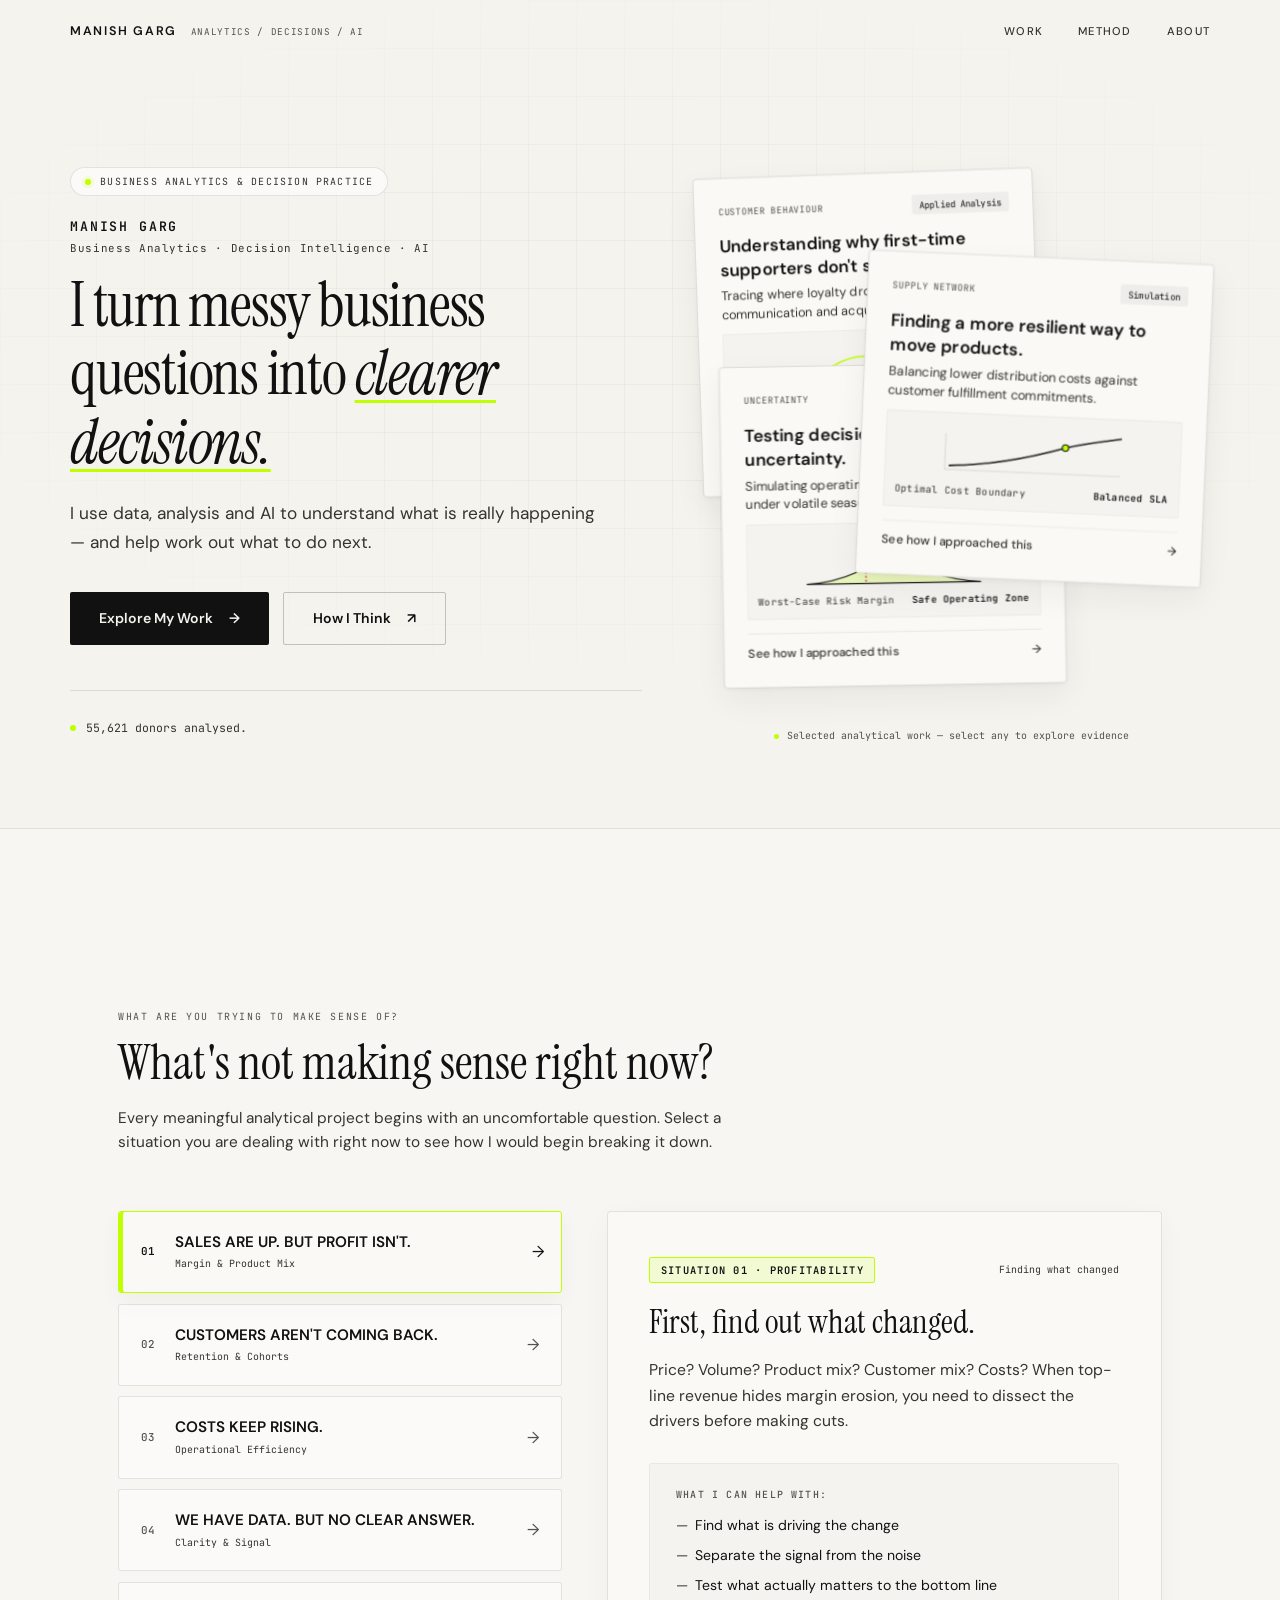
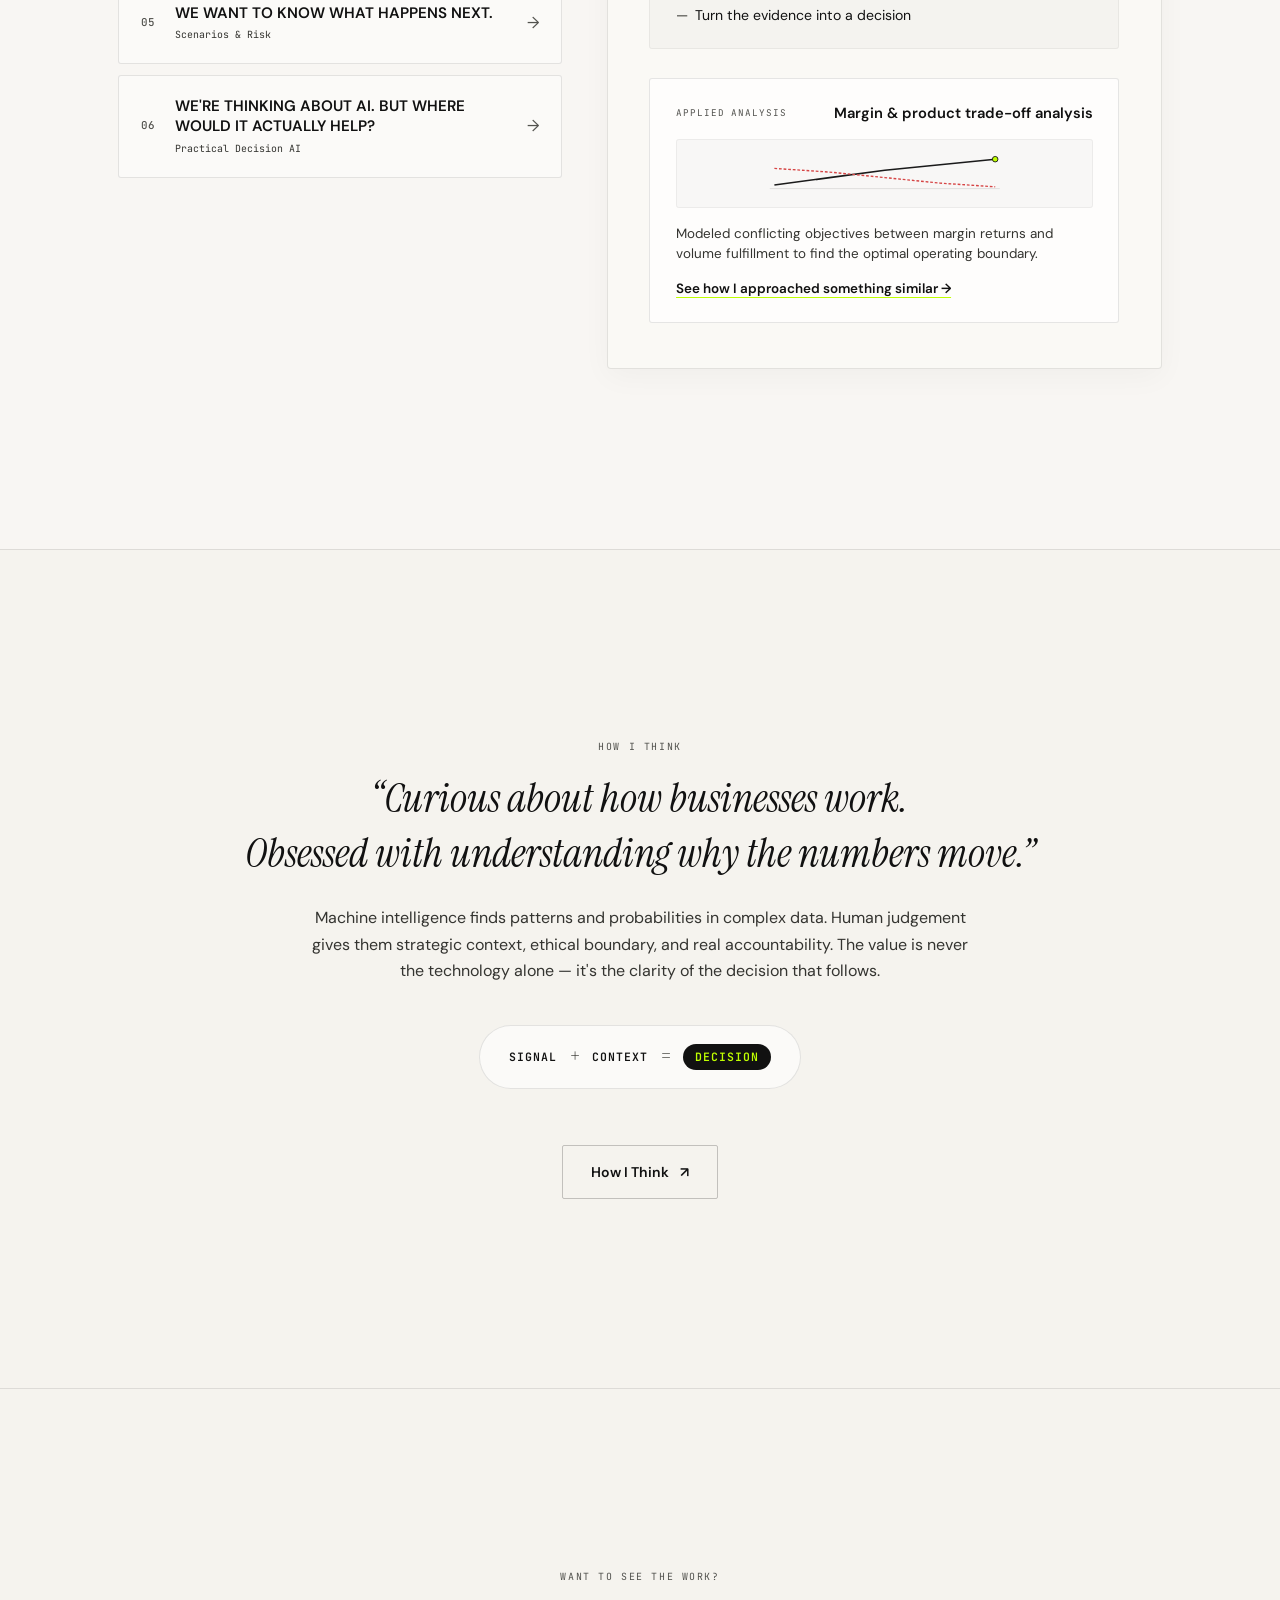
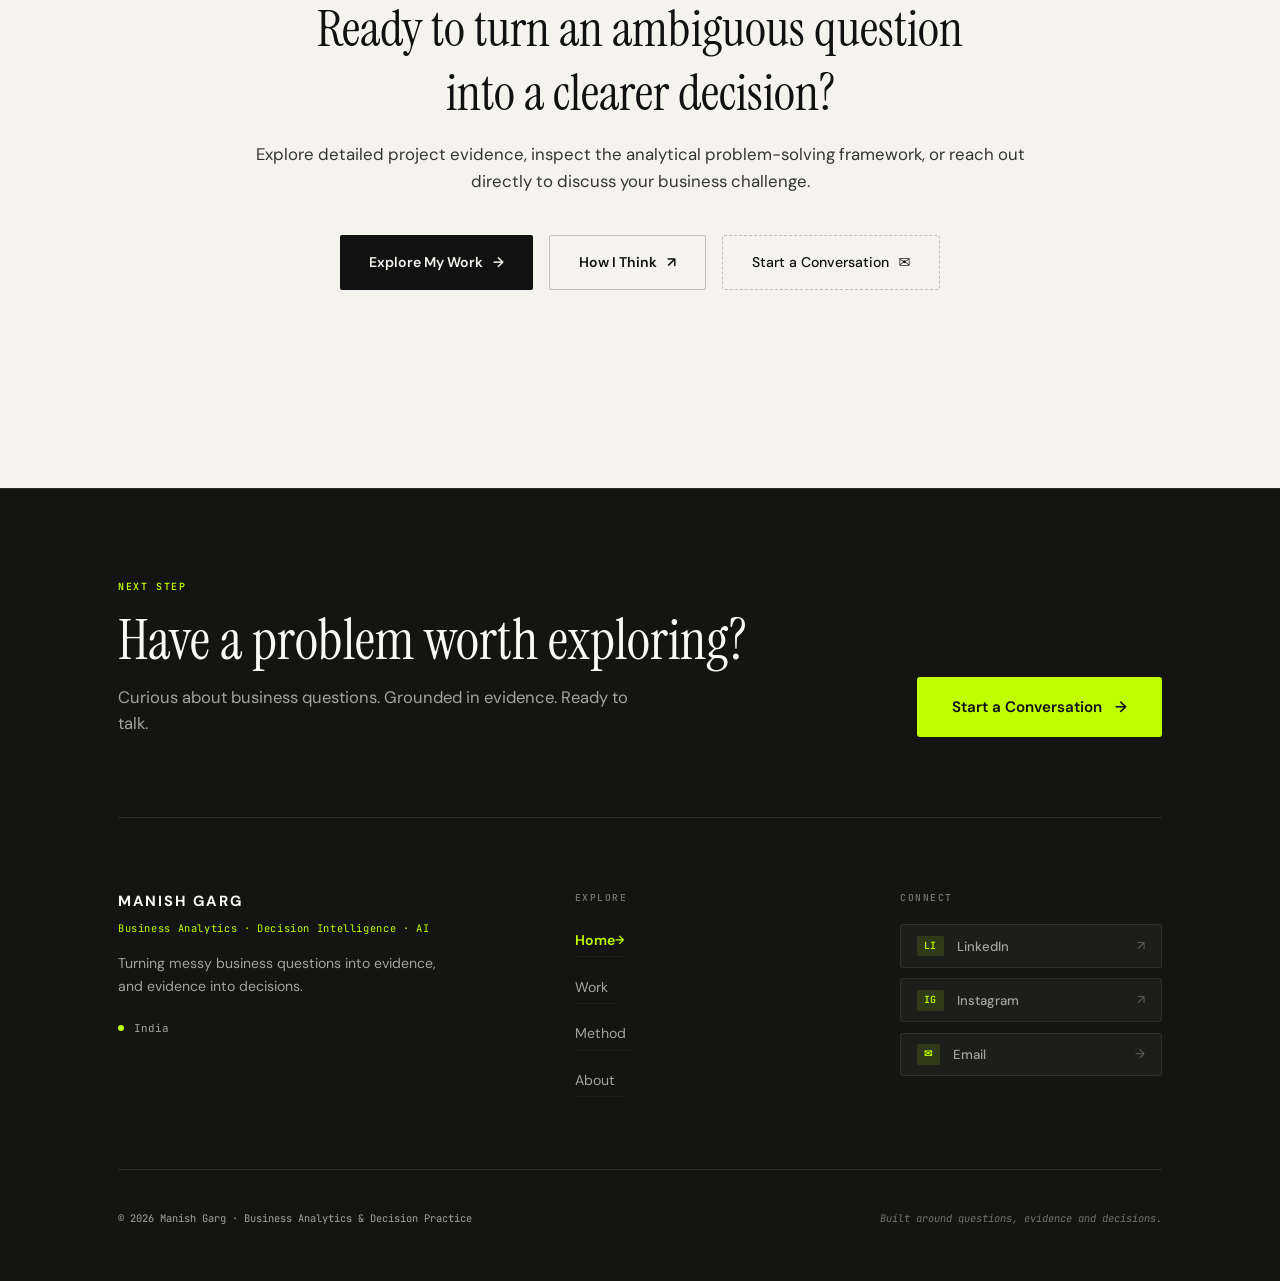
==== index.html @ e39bfc5d "Release personal consulting and analytics website" ====
<!DOCTYPE html>
<html lang="en">
<head>
    <meta charset="UTF-8">
    <meta name="viewport" content="width=device-width, initial-scale=1.0">
    <title>Manish Garg — Analytics / Decisions / AI</title>
    <meta name="description" content="I turn messy business questions into clearer decisions. I use data, analysis and AI to understand what is really happening — and help work out what to do next.">

    <link rel="preconnect" href="https://fonts.googleapis.com">
    <link rel="preconnect" href="https://fonts.gstatic.com" crossorigin>
    <link href="https://fonts.googleapis.com/css2?family=Instrument+Serif:ital@0;1&family=DM+Sans:ital,opsz,wght@0,9..40,300..600;1,9..40,300..600&family=JetBrains+Mono:wght@300;400;500;600&display=swap" rel="stylesheet">

    <link rel="stylesheet" href="styles.css">
</head>
<body data-page="home">

    <!-- ===== NAVIGATION ===== -->
    <nav class="nav" id="nav" role="navigation" aria-label="Main navigation">
        <div class="nav-inner">
            <div class="nav-brand">
                <a href="index.html" class="nav-name">MANISH GARG</a>
                <span class="nav-tag">ANALYTICS / DECISIONS / AI</span>
            </div>
            <button class="nav-toggle" id="navToggle" aria-label="Toggle menu" aria-expanded="false">
                <span></span><span></span>
            </button>
            <div class="nav-links" id="navLinks">
                <a href="work.html" class="nav-link" data-page="work">WORK</a>
                <a href="method.html" class="nav-link" data-page="method">METHOD</a>
                <a href="about.html" class="nav-link" data-page="about">ABOUT</a>
            </div>
        </div>
    </nav>

    <!-- ===== HERO SECTION ===== -->
    <header class="home-hero" id="homeHero">
        <div class="hero-ambient-grid" aria-hidden="true"></div>

        <div class="hero-shell">
            <div class="hero-layout">

                <!-- LEFT / EDITORIAL IDENTITY & PROPOSITION -->
                <div class="hero-editorial">
                    <div class="hero-badge" data-animate="fade-up">
                        <span class="badge-pulse"></span>
                        <span>BUSINESS ANALYTICS & DECISION PRACTICE</span>
                    </div>

                    <div class="hero-identity" data-animate="fade-up" data-delay="80">
                        <span class="hero-kicker">MANISH GARG</span>
                        <span class="hero-discipline">Business Analytics · Decision Intelligence · AI</span>
                    </div>

                    <h1 class="hero-title" data-animate="fade-up" data-delay="160">
                        I turn messy business questions into <span class="title-em">clearer decisions.</span>
                    </h1>

                    <p class="hero-manifesto" data-animate="fade-up" data-delay="240">
                        I use data, analysis and AI to understand what is really happening — and help work out what to do next.
                    </p>

                    <div class="hero-cta-group" data-animate="fade-up" data-delay="320">
                        <a href="work.html" class="cta-primary">
                            Explore My Work <span class="cta-arrow" aria-hidden="true">→</span>
                        </a>
                        <a href="method.html" class="cta-secondary">
                            How I Think <span class="cta-arrow" aria-hidden="true">↗</span>
                        </a>
                    </div>

                    <!-- Single quiet rotating proof line -->
                    <div class="hero-quiet-note" data-animate="fade-up" data-delay="380">
                        <span class="quiet-dot" aria-hidden="true"></span>
                        <span class="proof-ticker" id="proofTicker">55,621 donors analysed.</span>
                    </div>
                </div>

                <!-- RIGHT / 3 ELEVATED PROJECT ARTEFACTS -->
                <div class="hero-collage-stage" id="collageStage" aria-label="Selected work examples">
                    <div class="collage-canvas collage-canvas--refined" id="collageCanvas">

                        <!-- ARTEFACT 1: CUSTOMER BEHAVIOUR -->
                        <a href="work.html" class="artefact-card card-wva" aria-label="Customer journey and retention analysis example">
                            <div class="artefact-header">
                                <span class="artefact-tag">CUSTOMER BEHAVIOUR</span>
                                <span class="artefact-badge">Applied Analysis</span>
                            </div>
                            <div class="artefact-content">
                                <h3 class="artefact-name">Understanding why first-time supporters don't stay.</h3>
                                <p class="artefact-summary">Tracing where loyalty drops across early communication and acquisition channels.</p>

                                <div class="artefact-chart">
                                    <svg viewBox="0 0 240 65" class="mini-chart" aria-hidden="true">
                                        <path d="M0,52 Q45,46 75,28 T145,22 T210,12 L240,8" fill="none" stroke="#BFFF00" stroke-width="2"/>
                                        <path d="M0,58 Q50,54 90,46 T160,42 T220,38 L240,36" fill="none" stroke="rgba(26,26,26,0.25)" stroke-width="1.5" stroke-dasharray="3,3"/>
                                        <circle cx="240" cy="8" r="3.5" fill="#BFFF00"/>
                                    </svg>
                                    <div class="chart-legend">
                                        <span>Cohort Retention Pattern</span>
                                        <span class="legend-delta">Drop-off Window</span>
                                    </div>
                                </div>
                            </div>
                            <div class="artefact-footer">
                                <span>See how I approached this</span>
                                <span class="artefact-arrow">→</span>
                            </div>
                        </a>

                        <!-- ARTEFACT 2: SUPPLY NETWORK -->
                        <a href="work.html" class="artefact-card card-vicgoods" aria-label="Supply network and cost optimisation example">
                            <div class="artefact-header">
                                <span class="artefact-tag">SUPPLY NETWORK</span>
                                <span class="artefact-badge">Simulation</span>
                            </div>
                            <div class="artefact-content">
                                <h3 class="artefact-name">Finding a more resilient way to move products.</h3>
                                <p class="artefact-summary">Balancing lower distribution costs against customer fulfillment commitments.</p>

                                <div class="artefact-chart">
                                    <svg viewBox="0 0 240 65" class="mini-chart" aria-hidden="true">
                                        <line x1="10" y1="55" x2="230" y2="55" stroke="rgba(26,26,26,0.15)" stroke-width="1"/>
                                        <line x1="10" y1="10" x2="10" y2="55" stroke="rgba(26,26,26,0.15)" stroke-width="1"/>
                                        <path d="M15,50 C60,48 110,38 160,22 C190,14 220,10 230,8" fill="none" stroke="#1A1A1A" stroke-width="2"/>
                                        <circle cx="160" cy="22" r="4" fill="#BFFF00" stroke="#1A1A1A" stroke-width="1.5"/>
                                    </svg>
                                    <div class="chart-legend">
                                        <span>Optimal Cost Boundary</span>
                                        <span class="legend-delta">Balanced SLA</span>
                                    </div>
                                </div>
                            </div>
                            <div class="artefact-footer">
                                <span>See how I approached this</span>
                                <span class="artefact-arrow">→</span>
                            </div>
                        </a>

                        <!-- ARTEFACT 3: TESTING DECISIONS UNDER UNCERTAINTY -->
                        <a href="work.html" class="artefact-card card-alpine" aria-label="Testing decisions under uncertainty example">
                            <div class="artefact-header">
                                <span class="artefact-tag">UNCERTAINTY</span>
                                <span class="artefact-badge">Prototype</span>
                            </div>
                            <div class="artefact-content">
                                <h3 class="artefact-name">Testing decisions under uncertainty.</h3>
                                <p class="artefact-summary">Simulating operating cash flow and capacity under volatile seasonal demand.</p>

                                <div class="artefact-chart">
                                    <svg viewBox="0 0 240 65" class="mini-chart" aria-hidden="true">
                                        <path d="M10,60 Q80,56 120,12 Q160,56 230,60 Z" fill="rgba(191,255,0,0.22)" stroke="#1A1A1A" stroke-width="1.5"/>
                                        <line x1="85" y1="10" x2="85" y2="60" stroke="#D64545" stroke-width="1.5" stroke-dasharray="3,2"/>
                                    </svg>
                                    <div class="chart-legend">
                                        <span>Worst-Case Risk Margin</span>
                                        <span class="legend-delta">Safe Operating Zone</span>
                                    </div>
                                </div>
                            </div>
                            <div class="artefact-footer">
                                <span>See how I approached this</span>
                                <span class="artefact-arrow">→</span>
                            </div>
                        </a>

                    </div>
                    <div class="collage-caption">
                        <span class="caption-dot"></span>
                        <span>Selected analytical work — select any to explore evidence</span>
                    </div>
                </div>

            </div>
        </div>
    </header>

    <!-- ===== SECTION 2: INTERACTIVE SITUATION SELECTOR ===== -->
    <!-- "WHAT ARE YOU TRYING TO MAKE SENSE OF?" -->
    <section class="sense-section" id="senseSection">
        <div class="section-container">
            <div class="section-header-editorial" data-animate="fade-up">
                <span class="section-kicker">WHAT ARE YOU TRYING TO MAKE SENSE OF?</span>
                <h2 class="section-display-title">What's not making sense right now?</h2>
                <p class="section-lead-copy">
                    Every meaningful analytical project begins with an uncomfortable question. Select a situation you are dealing with right now to see how I would begin breaking it down.
                </p>
            </div>

            <!-- Conversational Dynamic Workspace -->
            <div class="sense-workspace" id="senseWorkspace">
                
                <!-- Left: 6 Concrete Business Situations -->
                <div class="sense-selector-list" role="tablist" aria-label="Business situation choices">
                    <button class="sense-choice active" data-situation="01" role="tab" aria-selected="true" aria-controls="senseResponsePanel">
                        <span class="choice-num">01</span>
                        <div class="choice-body">
                            <span class="choice-title">SALES ARE UP. BUT PROFIT ISN'T.</span>
                            <span class="choice-tag">Margin & Product Mix</span>
                        </div>
                        <span class="choice-arrow" aria-hidden="true">→</span>
                    </button>

                    <button class="sense-choice" data-situation="02" role="tab" aria-selected="false" aria-controls="senseResponsePanel">
                        <span class="choice-num">02</span>
                        <div class="choice-body">
                            <span class="choice-title">CUSTOMERS AREN'T COMING BACK.</span>
                            <span class="choice-tag">Retention & Cohorts</span>
                        </div>
                        <span class="choice-arrow" aria-hidden="true">→</span>
                    </button>

                    <button class="sense-choice" data-situation="03" role="tab" aria-selected="false" aria-controls="senseResponsePanel">
                        <span class="choice-num">03</span>
                        <div class="choice-body">
                            <span class="choice-title">COSTS KEEP RISING.</span>
                            <span class="choice-tag">Operational Efficiency</span>
                        </div>
                        <span class="choice-arrow" aria-hidden="true">→</span>
                    </button>

                    <button class="sense-choice" data-situation="04" role="tab" aria-selected="false" aria-controls="senseResponsePanel">
                        <span class="choice-num">04</span>
                        <div class="choice-body">
                            <span class="choice-title">WE HAVE DATA. BUT NO CLEAR ANSWER.</span>
                            <span class="choice-tag">Clarity & Signal</span>
                        </div>
                        <span class="choice-arrow" aria-hidden="true">→</span>
                    </button>

                    <button class="sense-choice" data-situation="05" role="tab" aria-selected="false" aria-controls="senseResponsePanel">
                        <span class="choice-num">05</span>
                        <div class="choice-body">
                            <span class="choice-title">WE WANT TO KNOW WHAT HAPPENS NEXT.</span>
                            <span class="choice-tag">Scenarios & Risk</span>
                        </div>
                        <span class="choice-arrow" aria-hidden="true">→</span>
                    </button>

                    <button class="sense-choice" data-situation="06" role="tab" aria-selected="false" aria-controls="senseResponsePanel">
                        <span class="choice-num">06</span>
                        <div class="choice-body">
                            <span class="choice-title">WE'RE THINKING ABOUT AI. BUT WHERE WOULD IT ACTUALLY HELP?</span>
                            <span class="choice-tag">Practical Decision AI</span>
                        </div>
                        <span class="choice-arrow" aria-hidden="true">→</span>
                    </button>
                </div>

                <!-- Right: Active Transformation Response Panel -->
                <div class="sense-response-panel" id="senseResponsePanel" role="tabpanel">
                    <div class="response-card" id="responseCard">
                        
                        <div class="response-header">
                            <span class="response-badge" id="responseBadge">SITUATION 01 · PROFITABILITY</span>
                            <span class="response-subtitle" id="responseSubtitle">Finding what changed</span>
                        </div>

                        <h3 class="response-heading" id="responseHeading">First, find out what changed.</h3>
                        <p class="response-lead" id="responseLead">
                            Price? Volume? Product mix? Customer mix? Costs? When top-line revenue hides margin erosion, you need to dissect the drivers before making cuts.
                        </p>

                        <!-- Approach Steps in Human Language -->
                        <div class="response-approach">
                            <span class="approach-label">WHAT I CAN HELP WITH:</span>
                            <ul class="approach-list" id="approachList">
                                <li>Find what is driving the change</li>
                                <li>Separate the signal from the noise</li>
                                <li>Test what actually matters to the bottom line</li>
                                <li>Turn the evidence into a decision</li>
                            </ul>
                        </div>

                        <!-- Real Work Connection Fragment with Visual Element -->
                        <div class="response-evidence-box">
                            <div class="evidence-box-top">
                                <span class="evidence-tag" id="evidenceTag">APPLIED ANALYSIS</span>
                                <span class="evidence-name" id="evidenceName">Margin & product trade-off analysis</span>
                            </div>
                            
                            <!-- Dynamic Visual Fragment -->
                            <div class="evidence-visual-wrap" id="evidenceVisual">
                                <svg viewBox="0 0 260 50" class="frag-chart" aria-hidden="true">
                                    <line x1="5" y1="42" x2="255" y2="42" stroke="rgba(26,26,26,0.12)" stroke-width="1"/>
                                    <polyline points="10,38 70,30 130,22 190,16 250,10" fill="none" stroke="#1A1A1A" stroke-width="1.8"/>
                                    <polyline points="10,20 70,24 130,30 190,36 250,40" fill="none" stroke="#D64545" stroke-width="1.5" stroke-dasharray="3,2"/>
                                    <circle cx="250" cy="10" r="3" fill="#BFFF00" stroke="#1A1A1A" stroke-width="1"/>
                                </svg>
                            </div>

                            <p class="evidence-desc" id="evidenceDesc">
                                Modeled conflicting objectives between margin returns and volume fulfillment to find the optimal operating boundary.
                            </p>
                            <a href="work.html" class="evidence-link" id="evidenceLink">
                                See how I approached something similar →
                            </a>
                        </div>

                    </div>
                </div>

            </div>
        </div>
    </section>

    <!-- ===== SECTION 3: HOW I APPROACH PROBLEMS (METHOD BRIDGE) ===== -->
    <section class="home-approach-bridge" id="approachSection">
        <div class="section-container">
            <div class="bridge-card" data-animate="fade-up">
                <span class="section-kicker">HOW I THINK</span>
                
                <p class="bridge-quote">
                    “Curious about how businesses work.<br>
                    Obsessed with understanding why the numbers move.”
                </p>

                <p class="bridge-narrative">
                    Machine intelligence finds patterns and probabilities in complex data. Human judgement gives them strategic context, ethical boundary, and real accountability. The value is never the technology alone — it's the clarity of the decision that follows.
                </p>

                <div class="bridge-formula" aria-hidden="true">
                    <span class="formula-pill">SIGNAL</span>
                    <span class="formula-op">+</span>
                    <span class="formula-pill">CONTEXT</span>
                    <span class="formula-op">=</span>
                    <span class="formula-pill formula-pill--result">DECISION</span>
                </div>

                <div class="bridge-cta">
                    <a href="method.html" class="cta-secondary">
                        How I Think <span aria-hidden="true">↗</span>
                    </a>
                </div>
            </div>
        </div>
    </section>

    <!-- ===== SECTION 4: THE NEXT STEP / HANDSHAKE ===== -->
    <section class="home-gateway" id="gatewaySection">
        <div class="section-container">
            <div class="gateway-card" data-animate="fade-up">
                <span class="gateway-kicker">WANT TO SEE THE WORK?</span>
                <h2 class="gateway-title">
                    Ready to turn an ambiguous question<br class="hide-mobile">
                    into a clearer decision?
                </h2>
                <p class="gateway-desc">
                    Explore detailed project evidence, inspect the analytical problem-solving framework, or reach out directly to discuss your business challenge.
                </p>
                <div class="gateway-actions">
                    <a href="work.html" class="cta-primary">
                        Explore My Work <span aria-hidden="true">→</span>
                    </a>
                    <a href="method.html" class="cta-secondary">
                        How I Think <span aria-hidden="true">↗</span>
                    </a>
                    <a href="mailto:hello@manishgarg.com" class="cta-ghost">
                        Start a Conversation <span aria-hidden="true">✉</span>
                    </a>
                </div>
            </div>
        </div>
    </section>

    <!-- ===== SHARED FOOTER / LOWER NAVIGATION (CONSISTENT ACROSS ALL PAGES) ===== -->
    <footer class="site-footer" id="siteFooter" role="contentinfo">
        <div class="footer-container">
            
            <!-- Top Hero Banner / Closing Call to Action -->
            <div class="footer-hero" data-animate="fade-up">
                <div class="footer-headline-group">
                    <span class="footer-kicker">NEXT STEP</span>
                    <h2 class="footer-headline">Have a problem worth exploring?</h2>
                    <p class="footer-lead">
                        Curious about business questions. Grounded in evidence. Ready to talk.
                    </p>
                </div>
                <div class="footer-cta-wrap">
                    <a href="mailto:hello@manishgarg.com" class="footer-cta-btn" id="footerContactBtn" data-config-link="email">
                        <span>Start a Conversation</span>
                        <span class="footer-cta-arrow" aria-hidden="true">→</span>
                    </a>
                </div>
            </div>

            <!-- Middle / 3-Column Main Grid -->
            <div class="footer-main-grid">
                
                <!-- Brand & Positioning -->
                <div class="footer-brand-col">
                    <a href="index.html" class="footer-brand-title">MANISH GARG</a>
                    <p class="footer-brand-tag">Business Analytics · Decision Intelligence · AI</p>
                    <p class="footer-brand-desc">
                        Turning messy business questions into evidence, and evidence into decisions.
                    </p>
                    <div class="footer-location">
                        <span class="loc-dot" aria-hidden="true"></span>
                        <span>India</span>
                    </div>
                </div>

                <!-- Navigation Links -->
                <div class="footer-nav-col">
                    <span class="footer-col-label">EXPLORE</span>
                    <ul class="footer-links">
                        <li><a href="index.html" class="footer-link active" data-page="home" aria-current="page">Home <span class="f-arrow" aria-hidden="true">→</span></a></li>
                        <li><a href="work.html" class="footer-link" data-page="work">Work <span class="f-arrow" aria-hidden="true">→</span></a></li>
                        <li><a href="method.html" class="footer-link" data-page="method">Method <span class="f-arrow" aria-hidden="true">→</span></a></li>
                        <li><a href="about.html" class="footer-link" data-page="about">About <span class="f-arrow" aria-hidden="true">→</span></a></li>
                    </ul>
                </div>

                <!-- Direct Social & Contact Tabs -->
                <div class="footer-contact-col">
                    <span class="footer-col-label">CONNECT</span>
                    <ul class="footer-social-tabs">
                        <li>
                            <a href="https://www.linkedin.com/in/manishgarg" target="_blank" rel="noopener noreferrer" class="social-tab" data-config-link="linkedin" aria-label="LinkedIn profile">
                                <span class="social-icon">LI</span>
                                <span class="social-name">LinkedIn</span>
                                <span class="social-arrow" aria-hidden="true">↗</span>
                            </a>
                        </li>
                        <li>
                            <a href="https://www.instagram.com/" target="_blank" rel="noopener noreferrer" class="social-tab" data-config-link="instagram" aria-label="Instagram profile">
                                <span class="social-icon">IG</span>
                                <span class="social-name">Instagram</span>
                                <span class="social-arrow" aria-hidden="true">↗</span>
                            </a>
                        </li>
                        <li>
                            <a href="mailto:hello@manishgarg.com" class="social-tab" data-config-link="email" aria-label="Direct email">
                                <span class="social-icon">✉</span>
                                <span class="social-name">Email</span>
                                <span class="social-arrow" aria-hidden="true">→</span>
                            </a>
                        </li>
                    </ul>
                </div>

            </div>

            <!-- Bottom Bar / Legal & Attribution -->
            <div class="footer-bottom-bar">
                <span class="footer-copyright">© 2026 Manish Garg · Business Analytics & Decision Practice</span>
                <span class="footer-credo">Built around questions, evidence and decisions.</span>
            </div>

        </div>
    </footer>

    <script src="script.js"></script>
</body>
</html>
---- styles.css ----
/* =============================================================
   MANISH GARG — REFRAME
   Complete Design System
   ============================================================= */

/* ---- TOKENS ---- */
:root {
    --bg:         #F5F3EE;
    --bg-dim:     rgba(245, 243, 238, 0.92);
    --ink:        #111111;
    --ink-50:     rgba(17,17,17,0.55);
    --ink-20:     rgba(17,17,17,0.22);
    --ink-08:     rgba(17,17,17,0.10);
    --ink-04:     rgba(17,17,17,0.05);
    --muted:      #343430;
    --light:      #52524E;
    --accent:     #BFFF00;
    --accent-dim: rgba(191,255,0,0.14);
    --accent-mid: rgba(191,255,0,0.38);
    --neg:        #D64545;

    /* Distinctive Shared Footer Tokens */
    --footer-bg:       #141513;
    --footer-ink:      #FAF8F5;
    --footer-muted:    #A3A39E;
    --footer-light:    #73736E;
    --footer-border:   rgba(255, 255, 255, 0.10);
    --footer-hover:    rgba(255, 255, 255, 0.05);

    --serif:  'Instrument Serif', Georgia, serif;
    --sans:   'DM Sans', system-ui, sans-serif;
    --mono:   'JetBrains Mono', 'Consolas', monospace;

    --ease:   cubic-bezier(0.16, 1, 0.3, 1);
    --ease-o: cubic-bezier(0, 0, 0.2, 1);
    --dur:    0.7s;

    --contain: 1140px;
    --narrow:  780px;
    --gutter:  clamp(1.25rem, 4vw, 3rem);
}

/* ---- RESET ---- */
*,*::before,*::after{margin:0;padding:0;box-sizing:border-box}
html{font-size:16px;scroll-behavior:smooth;-webkit-font-smoothing:antialiased;-moz-osx-font-smoothing:grayscale}
body{font-family:var(--sans);background:var(--bg);color:var(--ink);line-height:1.6;overflow-x:hidden}
img,svg{display:block;max-width:100%}
a{color:inherit;text-decoration:none}
button{font:inherit;color:inherit;background:none;border:none;cursor:pointer}
ul{list-style:none}
::selection{background:var(--accent);color:var(--ink)}
:focus-visible{outline:2px solid var(--accent);outline-offset:3px}

/* =============================================================
   NAVIGATION
   ============================================================= */
.nav{position:fixed;top:0;left:0;right:0;z-index:100;padding:1.4rem var(--gutter);transition:background .5s var(--ease),padding .35s var(--ease),border-color .5s}
.nav.scrolled{background:rgba(245,243,238,0.94);backdrop-filter:blur(14px);-webkit-backdrop-filter:blur(14px);padding:.9rem var(--gutter);border-bottom:1px solid var(--ink-08)}
.nav-inner{max-width:var(--contain);margin:0 auto;display:flex;align-items:center;justify-content:space-between}
.nav-brand{display:flex;align-items:baseline;gap:.85rem}
.nav-name{font-weight:600;font-size:.78rem;letter-spacing:.14em;color:var(--ink)}
.nav-tag{font-family:var(--mono);font-size:.58rem;letter-spacing:.07em;color:var(--light)}
.nav-links{display:flex;gap:2.2rem}
.nav-link{font-size:.7rem;font-weight:500;letter-spacing:.11em;color:var(--muted);position:relative;transition:color .3s}
.nav-link::after{content:'';position:absolute;bottom:-3px;left:0;width:0;height:1px;background:var(--accent);transition:width .35s var(--ease)}
.nav-link:hover{color:var(--ink)}
.nav-link:hover::after{width:100%}
.nav-link.active,
body[data-page="work"] .nav-link[data-page="work"],
body[data-page="method"] .nav-link[data-page="method"],
body[data-page="about"] .nav-link[data-page="about"]{
    color:var(--ink);
}
.nav-link.active::after,
body[data-page="work"] .nav-link[data-page="work"]::after,
body[data-page="method"] .nav-link[data-page="method"]::after,
body[data-page="about"] .nav-link[data-page="about"]::after{
    width:100%;
}
.nav-toggle{display:none;flex-direction:column;gap:5px;padding:4px}
.nav-toggle span{display:block;width:18px;height:1.5px;background:var(--ink);transition:transform .3s,opacity .3s}

/* =============================================================
   HOME HERO (Editorial Identity & Elevated Project Collage)
   ============================================================= */
.home-hero{
    position:relative;
    min-height:92vh;
    padding:calc(5rem + 5vh) var(--gutter) 5vh;
    display:flex;
    align-items:center;
    overflow:hidden;
}

.hero-ambient-grid{
    position:absolute;
    inset:0;
    pointer-events:none;
    z-index:0;
    background-image:
        linear-gradient(to right,rgba(26,26,26,0.035) 1px,transparent 1px),
        linear-gradient(to bottom,rgba(26,26,26,0.035) 1px,transparent 1px);
    background-size:48px 48px;
    mask-image:radial-gradient(ellipse 80% 60% at 50% 40%,#000 30%,transparent 75%);
    -webkit-mask-image:radial-gradient(ellipse 80% 60% at 50% 40%,#000 30%,transparent 75%);
}

.hero-shell{
    max-width:var(--contain);
    width:100%;
    margin:0 auto;
    position:relative;
    z-index:2;
}

.hero-layout{
    display:grid;
    grid-template-columns:1.05fr 0.95fr;
    gap:clamp(2rem,4vw,4rem);
    align-items:center;
}

/* --- Left: Editorial Column --- */
.hero-editorial{
    display:flex;
    flex-direction:column;
    z-index:3;
}

.hero-badge{
    display:inline-flex;
    align-items:center;
    gap:.6rem;
    font-family:var(--mono);
    font-size:.62rem;
    letter-spacing:.12em;
    color:var(--muted);
    padding:.35rem .85rem;
    border:1px solid var(--ink-08);
    border-radius:100px;
    background:rgba(255,255,255,0.6);
    margin-bottom:1.25rem;
    align-self:flex-start;
}

.badge-pulse{
    width:6px;
    height:6px;
    border-radius:50%;
    background:var(--accent);
    box-shadow:0 0 0 3px var(--accent-dim);
}

.hero-identity{
    margin-bottom:.8rem;
}

.hero-kicker{
    font-family:var(--mono);
    font-size:.82rem;
    font-weight:600;
    letter-spacing:.14em;
    color:var(--ink);
    display:block;
}

.hero-discipline{
    font-family:var(--mono);
    font-size:.68rem;
    letter-spacing:.06em;
    color:var(--muted);
    display:block;
    margin-top:.2rem;
}

.hero-title{
    font-family:var(--serif);
    font-size:clamp(2.5rem,4.8vw,4.4rem);
    font-weight:400;
    line-height:1.12;
    color:var(--ink);
    letter-spacing:-.02em;
    margin-bottom:1.4rem;
}

.title-em{
    font-style:italic;
    text-decoration:underline;
    text-decoration-color:var(--accent);
    text-underline-offset:6px;
    text-decoration-thickness:3px;
}

.hero-manifesto{
    font-size:clamp(1rem,1.35vw,1.15rem);
    color:var(--muted);
    line-height:1.65;
    max-width:540px;
    margin-bottom:2.2rem;
}

.hero-cta-group{
    display:flex;
    flex-wrap:wrap;
    gap:.9rem;
    margin-bottom:2.8rem;
}

.hero-quiet-note{
    display:flex;
    align-items:center;
    gap:.65rem;
    font-family:var(--mono);
    font-size:.72rem;
    color:var(--muted);
    padding-top:1.5rem;
    border-top:1px solid var(--ink-08);
    line-height:1.4;
    min-height:3.2rem;
}

.quiet-dot{
    width:6px;
    height:6px;
    border-radius:50%;
    background:var(--accent);
    flex-shrink:0;
}

.proof-ticker{
    display:inline-block;
    transition:opacity .35s ease,transform .35s ease;
}

.proof-ticker.fading{
    opacity:0;
    transform:translateY(3px);
}

/* --- Right: Elevated Project Collage --- */
.hero-collage-stage{
    position:relative;
    perspective:1200px;
}

.collage-canvas{
    position:relative;
    height:540px;
    width:100%;
    transform-style:preserve-3d;
    transition:transform .3s ease-out;
}

.artefact-card{
    position:absolute;
    width:clamp(280px,26vw,340px);
    padding:1.4rem 1.45rem;
    background:#FAF9F5;
    border:1px solid rgba(26,26,26,0.12);
    border-radius:4px;
    box-shadow:0 12px 32px rgba(26,26,26,0.06),0 2px 6px rgba(26,26,26,0.04);
    transition:transform .4s var(--ease),box-shadow .4s var(--ease),border-color .4s;
    cursor:pointer;
    display:flex;
    flex-direction:column;
    gap:.85rem;
    text-decoration:none;
}

.artefact-card:hover{
    transform:translateY(-10px) scale(1.03) translateZ(60px) !important;
    z-index:25 !important;
    border-color:var(--accent);
    box-shadow:0 24px 48px rgba(26,26,26,0.14),0 0 0 2px var(--accent-dim);
}

/* 3 Selected Artefacts Placement */
.card-wva{
    top:15px;
    left:10px;
    transform:rotate(-2deg) translateZ(25px);
    z-index:3;
}

.card-vicgoods{
    top:100px;
    right:12px;
    transform:rotate(2.5deg) translateZ(45px);
    z-index:4;
}

.card-alpine{
    bottom:25px;
    left:35px;
    transform:rotate(-1deg) translateZ(35px);
    z-index:5;
}

.artefact-header{
    display:flex;
    justify-content:space-between;
    align-items:center;
    gap:.5rem;
}

.artefact-tag{
    font-family:var(--mono);
    font-size:.55rem;
    letter-spacing:.08em;
    color:var(--light);
}

.artefact-badge{
    font-family:var(--mono);
    font-size:.55rem;
    color:var(--ink);
    background:rgba(26,26,26,0.05);
    padding:.15rem .45rem;
    border-radius:2px;
}

.artefact-name{
    font-family:var(--sans);
    font-size:1.05rem;
    font-weight:600;
    color:var(--ink);
    margin-bottom:.35rem;
    line-height:1.35;
}

.artefact-summary{
    font-size:.78rem;
    color:var(--muted);
    line-height:1.45;
    margin-bottom:.65rem;
}

.artefact-kpi{
    display:flex;
    align-items:baseline;
    gap:.5rem;
    margin-bottom:.65rem;
}

.kpi-num{
    font-family:var(--mono);
    font-size:1.25rem;
    font-weight:600;
    color:var(--ink);
}

.kpi-desc{
    font-size:.72rem;
    color:var(--muted);
}

.artefact-chart{
    padding:.75rem .6rem .5rem;
    background:rgba(26,26,26,0.025);
    border:1px solid rgba(26,26,26,0.04);
    border-radius:2px;
}

.mini-chart{
    width:100%;
    height:50px;
}

.chart-legend{
    display:flex;
    justify-content:space-between;
    align-items:center;
    font-family:var(--mono);
    font-size:.58rem;
    color:var(--muted);
    margin-top:.35rem;
}

.legend-delta{
    color:var(--ink);
    font-weight:600;
}

.artefact-footer{
    display:flex;
    justify-content:space-between;
    align-items:center;
    font-size:.72rem;
    font-weight:500;
    color:var(--muted);
    border-top:1px solid rgba(26,26,26,0.06);
    padding-top:.6rem;
    transition:color .3s;
}

.artefact-card:hover .artefact-footer{
    color:var(--ink);
}

.artefact-arrow{
    transition:transform .3s var(--ease);
}

.artefact-card:hover .artefact-arrow{
    transform:translateX(3px);
    color:var(--ink);
}

.collage-caption{
    display:flex;
    align-items:center;
    justify-content:center;
    gap:.5rem;
    font-family:var(--mono);
    font-size:.62rem;
    color:var(--light);
    margin-top:1.5rem;
    text-align:center;
}

.caption-dot{
    width:5px;
    height:5px;
    border-radius:50%;
    background:var(--accent);
}

/* =============================================================
   PAGE HERO (Subpages: Work, Method, About)
   ============================================================= */
.page-hero{
    padding-top:calc(5.5rem + 4vh);
    padding-bottom:2vh;
    border-bottom:1px solid var(--ink-08);
}
.page-title{
    font-family:var(--serif);
    font-size:clamp(2.8rem,6vw,4.6rem);
    font-weight:400;
    line-height:1.1;
    letter-spacing:-.02em;
    color:var(--ink);
    margin-bottom:.6rem;
}
.page-subtitle{
    font-size:clamp(1rem,1.8vw,1.2rem);
    color:var(--muted);
    max-width:620px;
    line-height:1.5;
}

/* =============================================================
   HOME NAVIGATION (Multi-page Gateway)
/* =============================================================
   SECTION 2: "WHAT ARE YOU TRYING TO MAKE SENSE OF?"
   ============================================================= */
.sense-section{
    border-top:1px solid var(--ink-08);
    background:rgba(255,255,255,0.25);
    padding:10vh 0;
}
.section-header-editorial{
    margin-bottom:3.5rem;
}
.section-kicker{
    font-family:var(--mono);
    font-size:.62rem;
    letter-spacing:.16em;
    text-transform:uppercase;
    color:var(--light);
    display:block;
    margin-bottom:.6rem;
}
.section-display-title{
    font-family:var(--serif);
    font-size:clamp(2rem,3.8vw,3.2rem);
    font-weight:400;
    line-height:1.2;
    color:var(--ink);
    margin-bottom:.8rem;
}
.section-lead-copy{
    font-size:clamp(.95rem,1.2vw,1.1rem);
    color:var(--muted);
    max-width:640px;
    line-height:1.6;
}

.sense-workspace{
    display:grid;
    grid-template-columns:1fr 1.25fr;
    gap:2.8rem;
    align-items:start;
}

.sense-selector-list{
    display:flex;
    flex-direction:column;
    gap:.65rem;
}

.sense-choice{
    display:flex;
    align-items:center;
    gap:1.2rem;
    padding:1.25rem 1.4rem;
    border:1px solid var(--ink-08);
    background:rgba(255,255,255,0.45);
    border-radius:3px;
    cursor:pointer;
    text-align:left;
    transition:all .35s var(--ease);
}

.sense-choice:hover{
    background:#FAF9F5;
    border-color:var(--ink-20);
    transform:translateX(4px);
}

.sense-choice.active{
    background:#FAF9F5;
    border-color:var(--accent);
    box-shadow:inset 4px 0 0 var(--accent),0 8px 24px rgba(0,0,0,0.04);
}

.choice-num{
    font-family:var(--mono);
    font-size:.68rem;
    color:var(--light);
    font-weight:500;
}

.sense-choice.active .choice-num{
    color:var(--ink);
    font-weight:600;
}

.choice-body{
    flex:1;
}

.choice-title{
    font-family:var(--sans);
    font-size:.95rem;
    font-weight:600;
    color:var(--ink);
    line-height:1.35;
    display:block;
}

.choice-tag{
    font-family:var(--mono);
    font-size:.62rem;
    color:var(--muted);
    margin-top:.25rem;
    display:block;
}

.choice-arrow{
    font-size:1rem;
    color:var(--light);
    margin-left:auto;
    transition:transform .3s var(--ease),color .3s;
}

.sense-choice:hover .choice-arrow{
    color:var(--ink);
    transform:translateX(3px);
}

.sense-choice.active .choice-arrow{
    color:var(--ink);
    transform:translateX(5px);
}

/* Response Panel */
.sense-response-panel{
    position:sticky;
    top:5.5rem;
}

.response-card{
    padding:2.8rem 2.6rem;
    background:#FAF9F5;
    border:1px solid var(--ink-08);
    border-radius:4px;
    box-shadow:0 8px 30px rgba(0,0,0,0.035);
    transition:opacity .25s ease,transform .25s ease;
}

.response-header{
    display:flex;
    justify-content:space-between;
    align-items:center;
    margin-bottom:1.2rem;
    flex-wrap:wrap;
    gap:.5rem;
}

.response-badge{
    font-family:var(--mono);
    font-size:.65rem;
    letter-spacing:.12em;
    color:var(--ink);
    background:var(--accent-dim);
    border:1px solid var(--accent);
    padding:.25rem .65rem;
    border-radius:2px;
    font-weight:600;
}

.response-subtitle{
    font-family:var(--mono);
    font-size:.62rem;
    color:var(--muted);
}

.response-heading{
    font-family:var(--serif);
    font-size:clamp(1.8rem,2.6vw,2.4rem);
    font-weight:400;
    line-height:1.2;
    color:var(--ink);
    margin-bottom:.9rem;
}

.response-lead{
    font-size:.98rem;
    color:var(--muted);
    line-height:1.65;
    margin-bottom:1.8rem;
}

.response-approach{
    padding:1.4rem 1.6rem;
    background:rgba(26,26,26,0.025);
    border:1px solid rgba(26,26,26,0.05);
    border-radius:3px;
    margin-bottom:1.8rem;
}

.approach-label{
    font-family:var(--mono);
    font-size:.62rem;
    letter-spacing:.12em;
    color:var(--light);
    display:block;
    margin-bottom:.8rem;
    font-weight:500;
}

.approach-list{
    display:flex;
    flex-direction:column;
    gap:.55rem;
    list-style:none;
}

.approach-list li{
    position:relative;
    padding-left:1.2rem;
    font-size:.88rem;
    color:var(--ink);
    line-height:1.5;
}

.approach-list li::before{
    content:"—";
    position:absolute;
    left:0;
    color:var(--muted);
}

.response-evidence-box{
    padding:1.4rem 1.6rem;
    border:1px solid var(--ink-08);
    background:rgba(255,255,255,0.7);
    border-radius:3px;
    display:flex;
    flex-direction:column;
    gap:.5rem;
}

.evidence-box-top{
    display:flex;
    justify-content:space-between;
    align-items:center;
    flex-wrap:wrap;
    gap:.4rem;
}

.evidence-tag{
    font-family:var(--mono);
    font-size:.58rem;
    letter-spacing:.1em;
    color:var(--light);
}

.evidence-name{
    font-family:var(--sans);
    font-size:.92rem;
    font-weight:600;
    color:var(--ink);
}

.evidence-visual-wrap{
    margin:.35rem 0 .5rem;
    padding:.65rem .85rem;
    background:rgba(26,26,26,0.025);
    border:1px solid rgba(26,26,26,0.05);
    border-radius:3px;
    display:flex;
    align-items:center;
    justify-content:center;
}

.frag-chart{
    width:100%;
    height:46px;
    display:block;
}

.evidence-desc{
    font-size:.84rem;
    color:var(--muted);
    line-height:1.5;
}

.evidence-link{
    font-size:.84rem;
    font-weight:600;
    color:var(--ink);
    text-decoration:underline;
    text-decoration-color:var(--accent);
    text-underline-offset:4px;
    margin-top:.4rem;
    transition:color .3s;
}

.evidence-link:hover{
    color:var(--muted);
}

/* =============================================================
   SECTION 3: HOW I APPROACH PROBLEMS (METHOD BRIDGE)
   ============================================================= */
.home-approach-bridge{
    border-top:1px solid var(--ink-08);
    padding:11vh 0;
    text-align:center;
}

.bridge-card{
    max-width:820px;
    margin:0 auto;
    text-align:center;
}

.bridge-quote{
    font-family:var(--serif);
    font-size:clamp(1.8rem,3.2vw,2.6rem);
    font-style:italic;
    color:var(--ink);
    line-height:1.35;
    margin:1rem 0 1.5rem;
}

.bridge-narrative{
    font-size:1rem;
    color:var(--muted);
    line-height:1.65;
    max-width:660px;
    margin:0 auto 2.5rem;
}

.bridge-formula{
    display:inline-flex;
    align-items:center;
    gap:.8rem;
    padding:1rem 1.8rem;
    background:rgba(255,255,255,0.6);
    border:1px solid var(--ink-08);
    border-radius:100px;
    margin-bottom:2.5rem;
}

.formula-pill{
    font-family:var(--mono);
    font-size:.72rem;
    font-weight:600;
    letter-spacing:.08em;
    color:var(--ink);
}

.formula-op{
    font-family:var(--serif);
    font-size:1.2rem;
    color:var(--muted);
}

.formula-pill--result{
    background:var(--ink);
    color:var(--accent);
    padding:.25rem .75rem;
    border-radius:100px;
}

.bridge-cta{
    margin-top:1rem;
}

/* =============================================================
   SECTION 4: GATEWAY CTA (HANDSHAKE)
   ============================================================= */
.home-gateway{
    border-top:1px solid var(--ink-08);
    padding:10vh 0 12vh;
}
.gateway-card{
    max-width:var(--narrow);
    margin:0 auto;
    text-align:center;
}
.gateway-kicker{
    font-family:var(--mono);
    font-size:.62rem;
    letter-spacing:.16em;
    text-transform:uppercase;
    color:var(--light);
    display:block;
    margin-bottom:.8rem;
}
.gateway-title{
    font-family:var(--serif);
    font-size:clamp(2rem,4vw,3.2rem);
    font-weight:400;
    line-height:1.25;
    color:var(--ink);
    margin-bottom:1rem;
}
.gateway-desc{
    font-size:1.05rem;
    color:var(--muted);
    line-height:1.6;
    margin-bottom:2.5rem;
}
.gateway-actions{
    display:flex;
    flex-wrap:wrap;
    justify-content:center;
    gap:1rem;
}
.cta-ghost{
    display:inline-flex;
    align-items:center;
    gap:.6rem;
    padding:.95rem 1.8rem;
    color:var(--ink);
    font-size:.88rem;
    font-weight:500;
    border:1px dashed var(--ink-20);
    border-radius:2px;
    background:transparent;
    transition:all .35s var(--ease);
}
.cta-ghost:hover{
    border-color:var(--accent);
    background:var(--accent-dim);
}

/* =============================================================
   VALUE / OUTCOMES
   ============================================================= */
.section-container{max-width:var(--contain);margin:0 auto;padding:10vh var(--gutter)}
.section-label{font-family:var(--mono);font-size:.6rem;letter-spacing:.15em;text-transform:uppercase;color:var(--light);margin-bottom:.5rem}
.section-heading{font-family:var(--serif);font-size:clamp(1.6rem,3vw,2.6rem);font-weight:400;margin-bottom:3rem}

.value-section{border-top:1px solid var(--ink-08)}

.outcomes{display:flex;flex-direction:column;gap:0}
.outcome{display:flex;align-items:flex-start;gap:1.5rem;padding:1.8rem 1.5rem;text-align:left;border:1px solid transparent;border-bottom:1px solid var(--ink-04);border-radius:2px;transition:all .45s var(--ease);position:relative}
.outcome:last-child{border-bottom:1px solid var(--ink-04)}
.outcome.active{border-color:var(--ink-08);background:rgba(255,255,255,0.5);box-shadow:inset 3px 0 0 var(--accent)}
.outcome:not(.active){cursor:pointer}
.outcome:not(.active):hover{background:rgba(255,255,255,0.3)}
.outcome-num{font-family:var(--mono);font-size:.6rem;color:var(--light);padding-top:.25rem;flex-shrink:0;width:2rem}
.outcome-name{font-family:var(--sans);font-size:1.1rem;font-weight:600;margin-bottom:.25rem;transition:color .3s}
.outcome.active .outcome-name{color:var(--ink)}
.outcome:not(.active) .outcome-name{color:var(--muted)}
.outcome-desc{font-size:.88rem;color:var(--muted);line-height:1.6;max-height:0;overflow:hidden;transition:max-height .5s var(--ease),opacity .4s;opacity:0}
.outcome.active .outcome-desc{max-height:80px;opacity:1}

/* =============================================================
   METHOD PAGE — CONTINUOUS SIGNAL PATH & ARCHITECTURE
   ============================================================= */
.method-page-hero{
    padding-top:calc(5.5rem + 4vh);
    padding-bottom:5vh;
    border-bottom:1px solid var(--ink-08);
}

.method-hero-inner{
    max-width:var(--narrow);
}

.method-hero-kicker{
    font-family:var(--mono);
    font-size:.65rem;
    letter-spacing:.14em;
    text-transform:uppercase;
    color:var(--light);
    display:block;
    margin-bottom:.8rem;
    font-weight:600;
}

.method-hero-title{
    font-family:var(--serif);
    font-size:clamp(2.6rem, 5vw, 4.4rem);
    font-weight:400;
    line-height:1.1;
    letter-spacing:-.02em;
    color:var(--ink);
    margin-bottom:1.2rem;
}

.method-hero-lead{
    font-size:clamp(1rem, 1.3vw, 1.15rem);
    color:var(--muted);
    line-height:1.65;
    max-width:640px;
}

/* --- Main Interactive Method Workspace --- */
.method-system-section{
    padding:7vh 0 9vh;
    border-bottom:1px solid var(--ink-08);
}

.method-workspace-grid{
    display:grid;
    grid-template-columns:360px 1fr;
    gap:clamp(2rem, 4vw, 4.5rem);
    align-items:start;
}

/* Left: Interactive Stage Selector & Detail Card */
.method-nav-column{
    display:flex;
    flex-direction:column;
    gap:1.6rem;
    position:sticky;
    top:6rem;
}

.stage-nav-header{
    padding-bottom:.8rem;
    border-bottom:1px solid var(--ink-08);
}

.stage-nav-kicker{
    font-family:var(--mono);
    font-size:.62rem;
    letter-spacing:.14em;
    text-transform:uppercase;
    color:var(--light);
    font-weight:600;
}

.method-stage-list{
    display:flex;
    flex-direction:column;
    gap:.55rem;
}

.method-stage-btn{
    display:flex;
    align-items:center;
    gap:1rem;
    padding:1rem 1.2rem;
    background:rgba(255,255,255,0.4);
    border:1px solid var(--ink-08);
    border-radius:3px;
    cursor:pointer;
    text-align:left;
    transition:background-color .2s ease, border-color .2s ease, box-shadow .2s ease;
    width:100%;
}

.method-stage-btn:hover{
    background:#FAF9F5;
    border-color:var(--ink-20);
}

.method-stage-btn.active{
    background:#FAF9F5;
    border-color:var(--accent);
    box-shadow:inset 3px 0 0 var(--accent), 0 6px 20px rgba(0,0,0,0.03);
}

.stage-btn-num{
    font-family:var(--mono);
    font-size:.65rem;
    font-weight:600;
    color:var(--light);
    flex-shrink:0;
    transition:color .3s;
}

.method-stage-btn.active .stage-btn-num{
    color:var(--ink);
}

.stage-btn-text{
    flex:1;
}

.stage-btn-name{
    font-family:var(--sans);
    font-size:.92rem;
    font-weight:600;
    color:var(--ink);
    display:block;
    line-height:1.25;
}

.stage-btn-q{
    font-family:var(--serif);
    font-size:.84rem;
    font-style:italic;
    color:var(--muted);
    display:block;
    margin-top:.2rem;
    line-height:1.35;
}

.stage-btn-indicator{
    width:6px;
    height:6px;
    border-radius:50%;
    background:transparent;
    border:1px solid var(--ink-20);
    transition:all .3s;
}

.method-stage-btn.active .stage-btn-indicator{
    background:var(--accent);
    border-color:var(--accent);
    box-shadow:0 0 8px var(--accent);
}

/* Detail Card Below Selector */
.stage-detail-card{
    background:#FAF9F5;
    border:1px solid var(--ink-08);
    border-radius:4px;
    padding:1.6rem 1.8rem;
    box-shadow:0 8px 24px rgba(0,0,0,0.025);
    transition:opacity .25s ease, transform .25s ease;
}

.stage-detail-badge{
    font-family:var(--mono);
    font-size:.62rem;
    letter-spacing:.12em;
    text-transform:uppercase;
    color:var(--ink);
    background:var(--accent-dim);
    border:1px solid var(--accent);
    padding:.2rem .6rem;
    border-radius:2px;
    font-weight:600;
    display:inline-block;
    margin-bottom:.8rem;
}

.stage-detail-question{
    font-family:var(--serif);
    font-size:1.35rem;
    font-weight:400;
    color:var(--ink);
    line-height:1.25;
    margin-bottom:.8rem;
}

.stage-detail-summary{
    font-size:.88rem;
    color:var(--muted);
    line-height:1.6;
    margin-bottom:1.2rem;
}

.stage-detail-meta{
    border-top:1px solid var(--ink-06);
    padding-top:1rem;
    display:flex;
    flex-direction:column;
    gap:.65rem;
}

.detail-meta-row{
    display:grid;
    grid-template-columns:85px 1fr;
    gap:.6rem;
    font-size:.8rem;
    line-height:1.45;
}

.detail-meta-label{
    font-family:var(--mono);
    font-size:.6rem;
    letter-spacing:.08em;
    text-transform:uppercase;
    color:var(--light);
    font-weight:600;
}

.detail-meta-value{
    color:var(--ink);
}

/* Right: Visual Canvas & Path System */
.method-visual-column{
    display:flex;
    flex-direction:column;
    gap:1.8rem;
}

.signal-path-stage{
    background:#FAF9F5;
    border:1px solid var(--ink-08);
    border-radius:6px;
    padding:2.2rem 2.4rem;
    box-shadow:0 12px 36px rgba(0,0,0,0.035);
    position:relative;
    overflow:hidden;
}

.path-canvas-header{
    display:flex;
    justify-content:space-between;
    align-items:center;
    padding-bottom:1.2rem;
    border-bottom:1px solid var(--ink-04);
    margin-bottom:1.2rem;
    flex-wrap:wrap;
    gap:.8rem;
}

.canvas-title-group{
    display:flex;
    align-items:center;
    gap:.8rem;
}

.canvas-title{
    font-family:var(--mono);
    font-size:.65rem;
    letter-spacing:.12em;
    text-transform:uppercase;
    color:var(--ink);
    font-weight:600;
}

.canvas-live-badge{
    display:inline-flex;
    align-items:center;
    gap:.4rem;
    font-family:var(--mono);
    font-size:.58rem;
    color:var(--light);
    background:var(--ink-04);
    padding:.15rem .5rem;
    border-radius:2px;
}

.live-pulse{
    width:5px;
    height:5px;
    border-radius:50%;
    background:var(--accent);
    animation:pulseDot 2s infinite ease-in-out;
}

@keyframes pulseDot{
    0%,100%{opacity:1;transform:scale(1)}
    50%{opacity:.4;transform:scale(.75)}
}

.canvas-guide{
    font-family:var(--mono);
    font-size:.6rem;
    color:var(--light);
}

/* SVG Signal Path Graphic */
.signal-path-svg{
    width:100%;
    height:auto;
    min-height:380px;
    display:block;
}

.signal-flow-base{
    fill:none;
    stroke:rgba(18,18,18,0.12);
    stroke-width:2;
    stroke-dasharray:4,4;
    transition:stroke .4s var(--ease);
}

.signal-flow-active{
    fill:none;
    stroke:var(--ink);
    stroke-width:3.5;
    transition:stroke-dasharray .5s var(--ease), stroke-dashoffset .5s var(--ease), stroke .4s;
}

.signal-tributary{
    fill:none;
    stroke:rgba(18,18,18,0.18);
    stroke-width:1.5;
    transition:stroke .3s, opacity .3s;
}

/* Milestone Nodes on SVG */
.milestone-group{
    cursor:pointer;
}

.milestone-hitarea{
    pointer-events:all;
}

.milestone-group:hover .milestone-circle-base{
    stroke:var(--ink);
    stroke-width:2.5;
}

.milestone-group:hover .milestone-label{
    fill:var(--ink);
}

.milestone-circle-base{
    fill:#FAF9F5;
    stroke:var(--ink-20);
    stroke-width:2;
    transition:all .3s var(--ease);
}

.milestone-circle-inner{
    fill:var(--ink-08);
    transition:all .3s var(--ease);
}

.milestone-num{
    font-family:var(--mono);
    font-size:9px;
    font-weight:600;
    fill:var(--light);
    text-anchor:middle;
    dominant-baseline:central;
    transition:fill .3s;
}

.milestone-label{
    font-family:var(--mono);
    font-size:8.5px;
    font-weight:600;
    fill:var(--light);
    letter-spacing:.08em;
    transition:fill .3s;
}

/* Active Milestone in SVG */
.milestone-group.active .milestone-circle-base{
    stroke:var(--accent);
    stroke-width:2.5;
}

.milestone-group.active .milestone-circle-inner{
    fill:var(--accent);
}

.milestone-group.active .milestone-num{
    fill:var(--ink);
    font-weight:700;
}

.milestone-group.active .milestone-label{
    fill:var(--ink);
}

/* Second Visual Layer: Noise -> Signal Strip */
.noise-signal-strip{
    background:#FAF9F5;
    border:1px solid var(--ink-08);
    border-radius:4px;
    padding:1.2rem 1.6rem;
    display:flex;
    align-items:center;
    justify-content:space-between;
    gap:1.5rem;
    flex-wrap:wrap;
}

.noise-strip-label{
    font-family:var(--mono);
    font-size:.62rem;
    letter-spacing:.12em;
    text-transform:uppercase;
    color:var(--light);
    font-weight:600;
}

.noise-strip-viz{
    flex:1;
    min-width:260px;
    height:36px;
    display:flex;
    align-items:center;
}

.noise-svg{
    width:100%;
    height:32px;
}

.noise-strip-credo{
    font-family:var(--mono);
    font-size:.68rem;
    color:var(--muted);
    font-style:italic;
}

/* --- Human × Machine Convergence Section --- */
.hxm-convergence-section{
    border-top:1px solid var(--ink-08);
    padding:8vh 0;
    background:rgba(255,255,255,0.3);
}

.hxm-container{
    max-width:var(--narrow);
    margin:0 auto;
    text-align:center;
}

.hxm-kicker{
    font-family:var(--mono);
    font-size:.62rem;
    letter-spacing:.16em;
    text-transform:uppercase;
    color:var(--light);
    display:block;
    margin-bottom:.8rem;
    font-weight:600;
}

.hxm-headline{
    font-family:var(--serif);
    font-size:clamp(1.9rem, 3.4vw, 2.8rem);
    font-weight:400;
    color:var(--ink);
    line-height:1.2;
    margin-bottom:2rem;
}

.hxm-streams-diagram{
    background:#FAF9F5;
    border:1px solid var(--ink-08);
    border-radius:6px;
    padding:2rem 2.2rem;
    margin-bottom:2rem;
    box-shadow:0 8px 30px rgba(0,0,0,0.025);
}

.hxm-diagram-svg{
    width:100%;
    max-height:150px;
}

.hxm-credo-text{
    font-size:1.05rem;
    color:var(--muted);
    line-height:1.65;
    max-width:600px;
    margin:0 auto;
}

/* --- In Practice Section --- */
.in-practice-section{
    border-top:1px solid var(--ink-08);
    padding:6.5vh 0;
}

.practice-header{
    margin-bottom:2.6rem;
}

.practice-kicker{
    font-family:var(--mono);
    font-size:.62rem;
    letter-spacing:.16em;
    text-transform:uppercase;
    color:var(--light);
    display:block;
    margin-bottom:.6rem;
    font-weight:600;
}

.practice-title{
    font-family:var(--serif);
    font-size:clamp(1.8rem, 3vw, 2.6rem);
    font-weight:400;
    color:var(--ink);
    margin-bottom:.6rem;
}

.practice-lead{
    font-size:.95rem;
    color:var(--muted);
    max-width:580px;
    line-height:1.55;
}

.practice-grid{
    display:grid;
    grid-template-columns:repeat(3, 1fr);
    gap:1.8rem;
}

.practice-card{
    background:#FAF9F5;
    border:1px solid var(--ink-08);
    border-radius:4px;
    padding:1.8rem 1.6rem;
    display:flex;
    flex-direction:column;
    gap:.8rem;
    transition:all .35s var(--ease);
}

.practice-card:hover{
    border-color:var(--ink-20);
    box-shadow:0 12px 28px rgba(0,0,0,0.04);
    transform:translateY(-3px);
}

.practice-card-tag{
    font-family:var(--mono);
    font-size:.6rem;
    letter-spacing:.12em;
    text-transform:uppercase;
    color:var(--muted);
    font-weight:600;
}

.practice-card-name{
    font-family:var(--sans);
    font-size:1.05rem;
    font-weight:600;
    color:var(--ink);
    line-height:1.3;
}

.practice-card-q{
    font-family:var(--serif);
    font-size:.92rem;
    font-style:italic;
    color:var(--muted);
    line-height:1.45;
}

.practice-card-visual{
    padding:.8rem .6rem .5rem;
    background:rgba(26,26,26,0.02);
    border:1px solid var(--ink-04);
    border-radius:2px;
    margin:.4rem 0;
}

.practice-mini-chart{
    width:100%;
    height:44px;
}

.practice-card-result{
    font-size:.82rem;
    color:var(--muted);
    line-height:1.5;
}

/* --- 5. Bridge Section: From Thinking To Doing --- */
.method-bridge-section{
    border-top:1px solid var(--ink-08);
    padding:6vh 0 6.5vh;
    background:var(--bg);
}

.bridge-card{
    max-width:820px;
    margin:0 auto;
    text-align:center;
}

.bridge-kicker{
    font-family:var(--mono);
    font-size:.65rem;
    letter-spacing:.18em;
    color:var(--light);
    text-transform:uppercase;
    display:block;
    margin-bottom:.8rem;
    font-weight:600;
}

.bridge-title{
    font-family:var(--serif);
    font-size:clamp(1.9rem, 3.4vw, 2.7rem);
    font-weight:400;
    line-height:1.2;
    color:var(--ink);
    margin-bottom:.8rem;
    letter-spacing:-.02em;
}

.bridge-lead{
    font-family:var(--sans);
    font-size:1.02rem;
    color:var(--mid);
    max-width:540px;
    margin:0 auto 2.2rem;
    line-height:1.6;
}

/* Compact Progression Strip */
.bridge-progression{
    display:flex;
    align-items:center;
    justify-content:center;
    gap:1.1rem;
    background:#FAF9F5;
    border:1px solid var(--ink-08);
    border-radius:4px;
    padding:1.3rem 1.8rem;
    max-width:680px;
    margin:0 auto 2.2rem;
    flex-wrap:wrap;
}

.progression-step{
    display:flex;
    align-items:center;
    gap:.55rem;
}

.step-num{
    font-family:var(--mono);
    font-size:.68rem;
    font-weight:600;
    color:var(--light);
}

.step-label{
    font-family:var(--mono);
    font-size:.78rem;
    font-weight:600;
    letter-spacing:.1em;
    color:var(--ink);
}

.step-act .step-label{
    color:var(--ink);
    background:rgba(191,255,0,0.32);
    padding:.18rem .5rem;
    border-radius:2px;
}

.progression-arrow{
    color:var(--light);
    font-size:.9rem;
    user-select:none;
}

.bridge-cta-wrap{
    display:flex;
    justify-content:center;
}

/* --- 6. Direct Human Connection Section --- */
.connect-section{
    border-top:1px solid var(--ink-08);
    padding:6.5vh 0 7.5vh;
    background:var(--bg);
}

.connect-header{
    text-align:center;
    max-width:680px;
    margin:0 auto 2.8rem;
}

.connect-kicker{
    font-family:var(--mono);
    font-size:.65rem;
    letter-spacing:.18em;
    color:var(--light);
    text-transform:uppercase;
    display:block;
    margin-bottom:.8rem;
    font-weight:600;
}

.connect-title{
    font-family:var(--serif);
    font-size:clamp(1.9rem, 3.6vw, 2.7rem);
    font-weight:400;
    line-height:1.2;
    color:var(--ink);
    margin-bottom:.8rem;
    letter-spacing:-.02em;
}

.connect-lead{
    font-family:var(--sans);
    font-size:1.02rem;
    color:var(--mid);
    line-height:1.6;
}

/* 3 Clean Horizontal Options Grid */
.connect-grid{
    display:grid;
    grid-template-columns:repeat(3, 1fr);
    gap:1.5rem;
    max-width:var(--content-width);
    margin:0 auto;
}

.connect-card{
    display:flex;
    flex-direction:column;
    justify-content:space-between;
    background:#FAF9F5;
    border:1px solid var(--ink-08);
    border-radius:4px;
    padding:1.6rem 1.6rem 1.4rem;
    text-decoration:none;
    color:inherit;
    min-height:160px;
    transition:background-color .2s ease, border-color .2s ease, transform .2s ease, box-shadow .2s ease;
    position:relative;
}

.connect-card:hover{
    background:#FFFFFF;
    border-color:var(--ink-20);
    transform:translateY(-3px);
    box-shadow:0 8px 24px rgba(0,0,0,0.04);
}

.connect-card-top{
    display:flex;
    justify-content:space-between;
    align-items:center;
    margin-bottom:1.2rem;
}

.connect-num{
    font-family:var(--mono);
    font-size:.68rem;
    font-weight:600;
    color:var(--light);
}

.connect-badge{
    font-family:var(--mono);
    font-size:.64rem;
    font-weight:600;
    letter-spacing:.12em;
    color:var(--mid);
    text-transform:uppercase;
}

.connect-card-body{
    display:flex;
    flex-direction:column;
    gap:.35rem;
    margin-bottom:1rem;
}

.connect-label{
    font-family:var(--sans);
    font-size:.85rem;
    color:var(--mid);
}

.connect-value{
    font-family:var(--mono);
    font-size:.92rem;
    font-weight:600;
    color:var(--ink);
    word-break:break-all;
}

.connect-card-action{
    display:flex;
    justify-content:flex-end;
    align-items:center;
}

.connect-arrow{
    font-family:var(--mono);
    font-size:1.1rem;
    color:var(--light);
    transition:transform .2s ease, color .2s ease;
}

.connect-card:hover .connect-arrow{
    color:var(--ink);
    transform:translate(2px, -2px);
}

/* =============================================================
   WORK PAGE HERO & ANALYTICAL JOURNEY VISUAL
   ============================================================= */
.work-page-hero{
    padding-top:calc(5.5rem + 4vh);
    padding-bottom:6vh;
    border-bottom:1px solid var(--ink-08);
    position:relative;
    overflow:hidden;
}

.work-hero-grid{
    display:grid;
    grid-template-columns:1.1fr 0.9fr;
    gap:clamp(2rem, 5vw, 4rem);
    align-items:center;
}

.work-hero-kicker{
    font-family:var(--mono);
    font-size:.65rem;
    letter-spacing:.14em;
    text-transform:uppercase;
    color:var(--light);
    display:block;
    margin-bottom:.8rem;
    font-weight:600;
}

.work-hero-title{
    font-family:var(--serif);
    font-size:clamp(2.3rem, 4.4vw, 3.9rem);
    font-weight:400;
    line-height:1.15;
    letter-spacing:-.02em;
    color:var(--ink);
    margin-bottom:1.3rem;
}

.hero-em{
    font-style:italic;
    color:var(--ink);
    border-bottom:2px solid var(--accent);
    padding-bottom:2px;
}

.work-hero-lead{
    font-size:clamp(1rem, 1.25vw, 1.15rem);
    color:var(--muted);
    line-height:1.65;
    max-width:580px;
    margin-bottom:1.5rem;
}

/* Analytical Journey Visual (Question -> Evidence -> Decision) */
.work-journey-visual{
    background:#FAF9F5;
    border:1px solid var(--ink-08);
    border-radius:6px;
    padding:1.8rem 2rem;
    box-shadow:0 12px 36px rgba(0,0,0,0.035);
    position:relative;
}

.journey-header{
    display:flex;
    justify-content:space-between;
    align-items:center;
    margin-bottom:1.4rem;
    padding-bottom:.7rem;
    border-bottom:1px solid var(--ink-04);
}

.journey-label{
    font-family:var(--mono);
    font-size:.62rem;
    letter-spacing:.12em;
    text-transform:uppercase;
    color:var(--light);
    font-weight:600;
}

.journey-badge{
    font-family:var(--mono);
    font-size:.58rem;
    color:var(--ink);
    background:var(--accent);
    padding:.2rem .6rem;
    border-radius:2px;
    font-weight:600;
}

.journey-flow{
    display:flex;
    flex-direction:column;
    gap:1rem;
    position:relative;
}

.journey-step{
    display:flex;
    gap:1.1rem;
    align-items:flex-start;
    padding:.85rem 1rem;
    background:rgba(255,255,255,0.7);
    border:1px solid var(--ink-08);
    border-radius:4px;
    transition:transform .3s var(--ease),border-color .3s,background .3s;
    cursor:default;
}

.journey-step:hover,
.journey-step.active{
    border-color:var(--ink);
    transform:translateX(4px);
    background:#FFFFFF;
}

.step-num{
    font-family:var(--mono);
    font-size:.65rem;
    font-weight:600;
    color:var(--ink);
    background:var(--ink-04);
    padding:.2rem .45rem;
    border-radius:2px;
    flex-shrink:0;
}

.step-info{
    flex:1;
}

.step-name{
    font-family:var(--sans);
    font-size:.88rem;
    font-weight:600;
    color:var(--ink);
    margin-bottom:.2rem;
    display:flex;
    align-items:center;
    gap:.6rem;
}

.step-desc{
    font-size:.78rem;
    color:var(--muted);
    line-height:1.45;
}

.journey-connector{
    height:10px;
    width:2px;
    background:var(--ink-08);
    margin-left:2rem;
    position:relative;
}

.journey-connector::after{
    content:'';
    position:absolute;
    bottom:0;
    left:-2px;
    width:6px;
    height:6px;
    border-radius:50%;
    background:var(--accent);
}

/* =============================================================
   WORK PERSPECTIVE LENSES / INTERACTIVE FILTER
   ============================================================= */
.work-lens-section{
    padding:6vh 0 3vh;
    border-bottom:1px solid var(--ink-08);
}

.lens-header{
    display:flex;
    justify-content:space-between;
    align-items:flex-end;
    flex-wrap:wrap;
    gap:1.5rem;
    margin-bottom:2rem;
}

.lens-kicker{
    font-family:var(--mono);
    font-size:.62rem;
    letter-spacing:.14em;
    text-transform:uppercase;
    color:var(--light);
    display:block;
    margin-bottom:.4rem;
    font-weight:600;
}

.lens-title{
    font-family:var(--serif);
    font-size:clamp(1.8rem, 2.8vw, 2.5rem);
    font-weight:400;
    color:var(--ink);
}

.lens-lead{
    font-size:.92rem;
    color:var(--muted);
    max-width:520px;
    line-height:1.55;
}

.lens-group{
    display:flex;
    flex-wrap:wrap;
    gap:.65rem;
    padding-bottom:.5rem;
}

.work-lens-btn{
    display:inline-flex;
    align-items:center;
    gap:.6rem;
    padding:.6rem 1.1rem;
    font-family:var(--mono);
    font-size:.7rem;
    letter-spacing:.05em;
    color:var(--muted);
    background:rgba(255,255,255,0.45);
    border:1px solid var(--ink-08);
    border-radius:3px;
    cursor:pointer;
    transition:all .3s var(--ease);
}

.work-lens-btn:hover{
    border-color:var(--ink-20);
    color:var(--ink);
    background:#FAF9F5;
    transform:translateY(-1px);
}

.work-lens-btn.active{
    background:var(--ink);
    color:#FFFFFF;
    border-color:var(--ink);
    box-shadow:0 4px 14px rgba(0,0,0,0.1);
}

.lens-count{
    font-size:.62rem;
    opacity:.75;
    background:rgba(255,255,255,0.18);
    padding:.1rem .4rem;
    border-radius:10px;
}

.work-lens-btn:not(.active) .lens-count{
    background:var(--ink-08);
    color:var(--ink);
}

/* =============================================================
   EDITORIAL WORK GRID & ARTEFACT-FIRST CARDS
   ============================================================= */
.work-grid-section{
    padding:8vh 0 10vh;
}

.work-catalogue{
    display:flex;
    flex-direction:column;
    gap:3.2rem;
}

/* Base Card */
.work-card{
    background:#FAF9F5;
    border:1px solid var(--ink-08);
    border-radius:4px;
    overflow:hidden;
    transition:transform .4s var(--ease),box-shadow .4s var(--ease),border-color .4s;
    display:flex;
    flex-direction:column;
    position:relative;
}

.work-card:hover{
    border-color:var(--ink-20);
    box-shadow:0 16px 40px rgba(0,0,0,0.06);
    transform:translateY(-3px);
}

.work-card.filtered-out{
    display:none !important;
}

/* Card Header */
.work-card-header{
    display:flex;
    justify-content:space-between;
    align-items:center;
    padding:1.3rem 1.8rem .8rem;
    border-bottom:1px solid var(--ink-04);
    flex-wrap:wrap;
    gap:.6rem;
}

.work-card-lens{
    font-family:var(--mono);
    font-size:.62rem;
    letter-spacing:.12em;
    text-transform:uppercase;
    color:var(--muted);
    font-weight:600;
}

.work-card-badge{
    font-family:var(--mono);
    font-size:.6rem;
    letter-spacing:.06em;
    color:var(--ink);
    background:var(--accent-dim);
    border:1px solid var(--accent);
    padding:.2rem .6rem;
    border-radius:2px;
    font-weight:600;
}

/* Card Visual Artefact Area */
.work-card-visual{
    padding:1.6rem 2rem;
    background:rgba(26,26,26,0.02);
    border-bottom:1px solid var(--ink-04);
    display:flex;
    align-items:center;
    justify-content:center;
    position:relative;
    overflow:hidden;
    transition:background .4s;
}

.work-card:hover .work-card-visual{
    background:rgba(26,26,26,0.035);
}

.work-card-svg{
    width:100%;
    height:auto;
    max-height:180px;
    display:block;
    transition:transform .5s var(--ease);
}

.work-card:hover .work-card-svg{
    transform:scale(1.02);
}

/* Card Narrative Content */
.work-card-content{
    padding:1.8rem 2rem 2rem;
    display:flex;
    flex-direction:column;
    flex:1;
}

.work-card-title{
    font-family:var(--sans);
    font-size:1.3rem;
    font-weight:600;
    color:var(--ink);
    line-height:1.25;
    margin-bottom:.4rem;
    letter-spacing:-.01em;
}

.work-card-question{
    font-family:var(--serif);
    font-size:1.08rem;
    font-style:italic;
    color:var(--muted);
    line-height:1.45;
    margin-bottom:1.4rem;
}

/* Structured Breakdown */
.work-card-breakdown{
    display:flex;
    flex-direction:column;
    gap:1rem;
    margin-bottom:1.8rem;
    flex:1;
}

.breakdown-row{
    display:grid;
    grid-template-columns:85px 1fr;
    gap:1rem;
    font-size:.86rem;
    line-height:1.55;
    align-items:baseline;
}

.breakdown-label{
    font-family:var(--mono);
    font-size:.62rem;
    letter-spacing:.1em;
    text-transform:uppercase;
    color:var(--light);
    font-weight:600;
}

.breakdown-text{
    color:var(--ink);
}

/* Card Footer with Context-Sensitive CTA */
.work-card-footer{
    display:flex;
    justify-content:space-between;
    align-items:center;
    padding-top:1.1rem;
    border-top:1px solid var(--ink-06);
    margin-top:auto;
}

.work-card-meta{
    font-family:var(--mono);
    font-size:.68rem;
    color:var(--muted);
}

.work-card-cta{
    display:inline-flex;
    align-items:center;
    gap:.5rem;
    font-family:var(--sans);
    font-size:.86rem;
    font-weight:600;
    color:var(--ink);
    transition:gap .3s var(--ease),color .3s;
}

.work-card:hover .work-card-cta{
    gap:.8rem;
}

.work-card-cta .cta-arrow{
    transition:transform .3s var(--ease);
}

.work-card:hover .work-card-cta .cta-arrow{
    transform:translateX(3px);
}

/* Asymmetrical Layouts */
.work-card--lead{
    border-width:1.5px;
}

.work-card--lead .work-card-inner{
    display:grid;
    grid-template-columns:1.05fr 1fr;
}

.work-card--lead .work-card-visual{
    border-bottom:none;
    border-right:1px solid var(--ink-04);
    padding:2.5rem;
    min-height:300px;
}

.work-card--lead .work-card-svg{
    max-height:260px;
}

.work-grid-pair{
    display:grid;
    grid-template-columns:1fr 1fr;
    gap:2.2rem;
}

.work-card--wide .work-card-inner{
    display:grid;
    grid-template-columns:1fr 1.1fr;
}

.work-card--wide .work-card-visual{
    border-bottom:none;
    border-right:1px solid var(--ink-04);
    padding:2.5rem;
    min-height:280px;
}

.work-card--wide .work-card-svg{
    max-height:240px;
}

/* =============================================================
   WORK PAGE TRANSITION SECTION (BRIDGE TO METHOD)
   ============================================================= */
.work-transition-bridge{
    border-top:1px solid var(--ink-08);
    padding:11vh 0;
    background:rgba(255,255,255,0.3);
}

.transition-card{
    max-width:var(--narrow);
    margin:0 auto;
    text-align:center;
}

.transition-kicker{
    font-family:var(--mono);
    font-size:.62rem;
    letter-spacing:.16em;
    text-transform:uppercase;
    color:var(--light);
    display:block;
    margin-bottom:.8rem;
    font-weight:600;
}

.transition-title{
    font-family:var(--serif);
    font-size:clamp(2rem, 3.8vw, 3.2rem);
    font-weight:400;
    line-height:1.2;
    color:var(--ink);
    margin-bottom:1.1rem;
}

.transition-lead{
    font-size:1.05rem;
    color:var(--muted);
    line-height:1.65;
    margin-bottom:2.4rem;
}

.transition-actions{
    display:flex;
    justify-content:center;
    flex-wrap:wrap;
    gap:1rem;
}

/* =============================================================
   ABOUT PAGE — EDITORIAL HERO & INTERACTIVE DISCOVERY
   ============================================================= */
.about-kicker{
    font-family:var(--mono);
    font-size:.65rem;
    letter-spacing:.18em;
    color:var(--light);
    text-transform:uppercase;
    display:block;
    margin-bottom:1rem;
    font-weight:600;
}

.about-page-title{
    font-family:var(--serif);
    font-size:clamp(1.9rem, 3.8vw, 3.2rem);
    font-weight:400;
    line-height:1.24;
    color:var(--ink);
    letter-spacing:-.02em;
    margin-bottom:1.2rem;
    max-width:920px;
}

.about-interactive-section{
    border-top:1px solid var(--ink-08);
    padding:8vh 0 10vh;
}

.about-journey-layout{
    display:grid;
    grid-template-columns:360px 1fr;
    gap:clamp(2rem, 4vw, 4.5rem);
    align-items:start;
}

/* --- Left: Layers Index --- */
.about-layers-index{
    display:flex;
    flex-direction:column;
    gap:.75rem;
    position:sticky;
    top:6.5rem;
}

.layers-index-kicker{
    font-family:var(--mono);
    font-size:.62rem;
    letter-spacing:.16em;
    text-transform:uppercase;
    color:var(--light);
    font-weight:600;
    margin-bottom:.5rem;
    display:block;
}

.layer-item{
    display:flex;
    align-items:center;
    gap:1rem;
    padding:1.1rem 1.2rem;
    background:rgba(255,255,255,0.4);
    border:1px solid var(--ink-08);
    border-radius:3px;
    cursor:pointer;
    text-align:left;
    transition:background-color .2s ease, border-color .2s ease, box-shadow .2s ease;
    width:100%;
}

.layer-item:hover{
    background:#FAF9F5;
    border-color:var(--ink-20);
}

.layer-item.active{
    background:#FAF9F5;
    border-color:var(--accent);
    box-shadow:inset 3px 0 0 var(--accent), 0 6px 20px rgba(0,0,0,0.03);
}

.layer-num{
    font-family:var(--mono);
    font-size:.68rem;
    font-weight:600;
    color:var(--light);
    flex-shrink:0;
    transition:color .2s;
}

.layer-item.active .layer-num{
    color:var(--ink);
}

.layer-item-content{
    flex:1;
    display:flex;
    flex-direction:column;
    gap:.2rem;
    min-width:0;
}

.layer-name{
    font-family:var(--sans);
    font-size:.92rem;
    font-weight:600;
    color:var(--ink);
    white-space:nowrap;
    overflow:hidden;
    text-overflow:ellipsis;
}

.layer-summary{
    font-family:var(--sans);
    font-size:.76rem;
    color:var(--muted);
    white-space:nowrap;
    overflow:hidden;
    text-overflow:ellipsis;
    transition:color .2s;
}

.layer-item.active .layer-summary{
    color:var(--mid);
}

.layer-indicator{
    font-family:var(--mono);
    font-size:.9rem;
    color:var(--light);
    flex-shrink:0;
    margin-left:auto;
    transition:transform .2s ease, color .2s ease;
}

.layer-item:hover .layer-indicator,
.layer-item.active .layer-indicator{
    color:var(--ink);
    transform:translateX(3px);
}

/* Snapshot Card */
.about-snapshot-card{
    margin-top:1.2rem;
    background:#FAF9F5;
    border:1px solid var(--ink-08);
    border-radius:3px;
    padding:1.2rem 1.3rem;
    display:flex;
    flex-direction:column;
    gap:.8rem;
}

.snapshot-kicker{
    font-family:var(--mono);
    font-size:.6rem;
    letter-spacing:.14em;
    color:var(--light);
    font-weight:600;
    text-transform:uppercase;
    display:block;
    border-bottom:1px solid var(--ink-04);
    padding-bottom:.4rem;
}

.snapshot-row{
    display:flex;
    flex-direction:column;
    gap:.15rem;
}

.snapshot-label{
    font-family:var(--mono);
    font-size:.62rem;
    letter-spacing:.08em;
    color:var(--muted);
    text-transform:uppercase;
}

.snapshot-value{
    font-family:var(--sans);
    font-size:.85rem;
    font-weight:500;
    color:var(--ink);
}

/* --- Right: Editorial Narrative Viewer --- */
.about-narrative-viewer{
    background:#FAF9F5;
    border:1px solid var(--ink-08);
    border-radius:4px;
    padding:clamp(2rem, 4vw, 3.2rem);
    min-height:480px;
    position:relative;
}

.narrative-pane{
    display:none;
    animation:fadeInPane .3s ease forwards;
}

.narrative-pane.active{
    display:block;
}

@keyframes fadeInPane{
    from{opacity:0;transform:translateY(4px)}
    to{opacity:1;transform:translateY(0)}
}

.pane-kicker{
    font-family:var(--mono);
    font-size:.65rem;
    letter-spacing:.16em;
    color:var(--mid);
    text-transform:uppercase;
    display:block;
    margin-bottom:1.2rem;
    font-weight:600;
}

.pane-headline{
    font-family:var(--serif);
    font-size:clamp(1.7rem, 2.8vw, 2.3rem);
    font-weight:400;
    line-height:1.28;
    color:var(--ink);
    letter-spacing:-.015em;
    margin-bottom:1.8rem;
}

.pane-prose{
    display:flex;
    flex-direction:column;
    gap:1.1rem;
    margin-bottom:2.4rem;
}

.pane-lead{
    font-size:1.1rem;
    font-weight:500;
    line-height:1.65;
    color:var(--ink);
}

.pane-prose p{
    font-size:.95rem;
    color:var(--muted);
    line-height:1.7;
}

.pane-meta{
    padding:1.1rem 1.3rem;
    background:rgba(255,255,255,0.7);
    border:1px solid var(--ink-08);
    border-radius:3px;
    display:flex;
    flex-direction:column;
    gap:.25rem;
    margin-bottom:2.2rem;
}

.pane-meta-label{
    font-family:var(--mono);
    font-size:.6rem;
    letter-spacing:.12em;
    color:var(--light);
    font-weight:600;
    text-transform:uppercase;
}

.pane-meta-value{
    font-family:var(--mono);
    font-size:.84rem;
    font-weight:600;
    color:var(--ink);
}

.pane-nav{
    display:flex;
    justify-content:flex-end;
    border-top:1px solid var(--ink-08);
    padding-top:1.4rem;
}

.pane-next-btn,
.pane-cta-link{
    display:inline-flex;
    align-items:center;
    gap:.6rem;
    font-family:var(--mono);
    font-size:.82rem;
    font-weight:600;
    color:var(--ink);
    background:transparent;
    border:1px solid var(--ink-20);
    padding:.75rem 1.4rem;
    border-radius:2px;
    cursor:pointer;
    text-decoration:none;
    transition:all .25s ease;
}

.pane-next-btn:hover,
.pane-cta-link:hover{
    background:var(--accent);
    border-color:var(--accent);
}

.pane-next-arrow{
    display:inline-block;
    flex-shrink:0;
    margin-left:.35rem;
    transition:transform .2s ease;
}

.pane-next-btn:hover .pane-next-arrow,
.pane-cta-link:hover .pane-next-arrow{
    transform:translateX(3px);
}

/* =============================================================
   ABOUT PAGE CTA & GLOBAL BUTTON/ARROW OVERLAP FIX
   ============================================================= */
.cta-section{border-top:1px solid var(--ink-08);padding:10vh var(--gutter);text-align:center}
.cta-inner{max-width:var(--narrow);margin:0 auto}
.cta-statement{font-family:var(--serif);font-size:clamp(1.6rem,3.5vw,2.6rem);font-weight:400;line-height:1.3;margin-bottom:.8rem}
.cta-sub{font-size:1rem;color:var(--muted);margin-bottom:2.5rem}
.cta-actions{display:flex;flex-wrap:wrap;justify-content:center;gap:1rem}

.cta-primary{
    display:inline-flex;
    align-items:center;
    gap:.65rem;
    font-family:var(--sans);
    font-size:.88rem;
    font-weight:600;
    padding:.9rem 1.8rem;
    border-radius:2px;
    background:var(--ink);
    color:var(--bg);
    text-decoration:none;
    white-space:nowrap;
    transition:all .35s var(--ease);
}
.cta-primary:hover{
    box-shadow:0 0 0 2px var(--accent);
    color:var(--bg);
}

.cta-secondary{
    display:inline-flex;
    align-items:center;
    gap:.65rem;
    font-family:var(--sans);
    font-size:.88rem;
    font-weight:600;
    padding:.9rem 1.8rem;
    border-radius:2px;
    border:1px solid var(--ink-20);
    background:transparent;
    color:var(--ink);
    text-decoration:none;
    white-space:nowrap;
    transition:all .35s var(--ease);
}
.cta-secondary:hover{
    border-color:var(--accent);
    background:var(--accent-dim);
    color:var(--ink);
}

.cta-btn{
    display:inline-flex;
    align-items:center;
    gap:.65rem;
    font-size:.88rem;
    font-weight:500;
    padding:.9rem 1.8rem;
    border-radius:2px;
    text-decoration:none;
    white-space:nowrap;
    transition:all .35s var(--ease);
}
.cta-btn--primary{background:var(--ink);color:var(--bg)}
.cta-btn--primary:hover{box-shadow:0 0 0 2px var(--accent);color:var(--bg)}
.cta-btn--secondary{border:1px solid var(--ink-20);color:var(--ink);background:transparent}
.cta-btn--secondary:hover{border-color:var(--accent);background:var(--accent-dim);color:var(--ink)}

.cta-arrow{
    display:inline-block;
    flex-shrink:0;
    margin-left:.35rem;
    transition:transform .3s var(--ease);
}
.cta-primary:hover .cta-arrow,
.cta-secondary:hover .cta-arrow,
.cta-btn:hover .cta-arrow{
    transform:translateX(3px);
}

/* =============================================================
   SHARED FOOTER SYSTEM (CONSISTENT ACROSS ALL PAGES)
   Distinctive Dark Zone: Deep Charcoal with Warm Undertones
   ============================================================= */
.site-footer{
    background:var(--footer-bg);
    color:var(--footer-ink);
    padding:10vh 0 6vh;
    border-top:1px solid rgba(255, 255, 255, 0.08);
    position:relative;
}

.footer-container{
    max-width:var(--contain);
    margin:0 auto;
    padding:0 var(--gutter);
}

/* Footer Hero / Closing Call to Action */
.footer-hero{
    display:flex;
    justify-content:space-between;
    align-items:flex-end;
    flex-wrap:wrap;
    gap:2.5rem;
    padding-bottom:5rem;
    border-bottom:1px solid var(--footer-border);
    margin-bottom:4.5rem;
}

.footer-kicker{
    font-family:var(--mono);
    font-size:.62rem;
    letter-spacing:.16em;
    text-transform:uppercase;
    color:var(--accent);
    display:block;
    margin-bottom:.8rem;
    font-weight:600;
}

.footer-headline{
    font-family:var(--serif);
    font-size:clamp(2.2rem, 4.4vw, 3.6rem);
    font-weight:400;
    line-height:1.15;
    color:var(--footer-ink);
    margin-bottom:.8rem;
}

.footer-lead{
    font-size:clamp(1rem, 1.3vw, 1.15rem);
    color:var(--footer-muted);
    max-width:540px;
    line-height:1.55;
}

.footer-cta-wrap{
    flex-shrink:0;
}

.footer-cta-btn{
    display:inline-flex;
    align-items:center;
    gap:.8rem;
    padding:1.1rem 2.2rem;
    background:var(--accent);
    color:var(--ink);
    font-family:var(--sans);
    font-size:.95rem;
    font-weight:600;
    border-radius:3px;
    transition:transform .3s var(--ease),box-shadow .3s var(--ease),background .3s;
}

.footer-cta-btn:hover{
    transform:translateY(-2px);
    box-shadow:0 8px 24px rgba(191,255,0,0.3);
    background:#D4FF33;
}

.footer-cta-arrow{
    transition:transform .3s var(--ease);
}

.footer-cta-btn:hover .footer-cta-arrow{
    transform:translateX(4px);
}

/* Footer 3-Column Main Grid */
.footer-main-grid{
    display:grid;
    grid-template-columns:1.5fr 1fr 1fr;
    gap:clamp(2rem, 5vw, 5rem);
    padding-bottom:4.5rem;
    border-bottom:1px solid var(--footer-border);
    margin-bottom:2.5rem;
}

.footer-brand-title{
    font-family:var(--sans);
    font-weight:700;
    font-size:.92rem;
    letter-spacing:.14em;
    color:var(--footer-ink);
    display:block;
    margin-bottom:.4rem;
}

.footer-brand-tag{
    font-family:var(--mono);
    font-size:.65rem;
    letter-spacing:.06em;
    color:var(--accent);
    margin-bottom:1rem;
}

.footer-brand-desc{
    font-size:.88rem;
    color:var(--footer-muted);
    line-height:1.6;
    max-width:340px;
    margin-bottom:1.4rem;
}

.footer-location{
    display:flex;
    align-items:center;
    gap:.6rem;
    font-family:var(--mono);
    font-size:.68rem;
    color:var(--footer-muted);
}

.loc-dot{
    width:6px;
    height:6px;
    border-radius:50%;
    background:var(--accent);
}

/* Nav Column */
.footer-col-label{
    font-family:var(--mono);
    font-size:.6rem;
    letter-spacing:.16em;
    text-transform:uppercase;
    color:var(--footer-light);
    display:block;
    margin-bottom:1.2rem;
    font-weight:600;
}

.footer-links{
    display:flex;
    flex-direction:column;
    gap:.85rem;
}

.footer-link{
    display:inline-flex;
    align-items:center;
    justify-content:space-between;
    font-size:.88rem;
    color:var(--footer-muted);
    padding:.3rem 0;
    border-bottom:1px solid rgba(255,255,255,0.04);
    transition:color .3s,padding-left .3s var(--ease);
}

.footer-link:hover{
    color:var(--footer-ink);
    padding-left:4px;
}

.footer-link.active{
    color:var(--accent);
    font-weight:600;
}

.f-arrow{
    font-size:.75rem;
    opacity:0;
    transform:translateX(-6px);
    transition:all .3s var(--ease);
}

.footer-link:hover .f-arrow,
.footer-link.active .f-arrow{
    opacity:1;
    transform:translateX(0);
}

/* Social Tabs */
.footer-social-tabs{
    display:flex;
    flex-direction:column;
    gap:.65rem;
}

.social-tab{
    display:flex;
    align-items:center;
    gap:.85rem;
    padding:.65rem 1rem;
    background:rgba(255,255,255,0.04);
    border:1px solid rgba(255,255,255,0.08);
    border-radius:3px;
    color:var(--footer-muted);
    font-size:.82rem;
    transition:all .3s var(--ease);
}

.social-tab:hover{
    background:rgba(255,255,255,0.08);
    border-color:var(--accent);
    color:var(--footer-ink);
    transform:translateX(3px);
}

.social-icon{
    font-family:var(--mono);
    font-size:.62rem;
    font-weight:600;
    color:var(--accent);
    background:rgba(191,255,0,0.12);
    padding:.15rem .45rem;
    border-radius:2px;
}

.social-name{
    flex:1;
    font-weight:500;
}

.social-arrow{
    font-size:.8rem;
    opacity:.5;
    transition:transform .3s,opacity .3s;
}

.social-tab:hover .social-arrow{
    opacity:1;
    transform:translate(2px, -2px);
    color:var(--accent);
}

/* Bottom Bar */
.footer-bottom-bar{
    display:flex;
    justify-content:space-between;
    align-items:center;
    flex-wrap:wrap;
    gap:1rem;
    font-family:var(--mono);
    font-size:.65rem;
    color:var(--footer-light);
}

.footer-copyright{
    color:var(--footer-muted);
}

.footer-credo{
    font-style:italic;
}

/* =============================================================
   SCROLL ANIMATIONS
   ============================================================= */
[data-animate]{opacity:0;transition:opacity var(--dur) var(--ease),transform var(--dur) var(--ease)}
[data-animate="fade-up"]{transform:translateY(26px)}
[data-animate="fade-right"]{transform:translateX(-26px)}
[data-animate="fade-left"]{transform:translateX(26px)}
[data-animate="fade"]{/* opacity only */}
[data-animate].in-view{opacity:1;transform:translate(0,0)}

/* =============================================================
   RESPONSIVE — TABLET
   ============================================================= */
@media(max-width:1024px){
    .hero-layout{
        grid-template-columns:1fr;
        gap:3.5rem;
    }
    .hero-editorial{
        max-width:720px;
    }
    .collage-canvas{
        height:480px;
        max-width:580px;
        margin:0 auto;
    }
    .sense-workspace{
        grid-template-columns:1fr;
        gap:2.2rem;
    }
    .sense-response-panel{
        position:static;
    }
    .work-hero-grid{
        grid-template-columns:1fr;
        gap:3rem;
    }
    .work-card--lead .work-card-inner,
    .work-card--wide .work-card-inner{
        grid-template-columns:1fr;
    }
    .work-card--lead .work-card-visual,
    .work-card--wide .work-card-visual{
        border-right:none;
        border-bottom:1px solid var(--ink-04);
    }
    .work-grid-pair{
        grid-template-columns:1fr;
        gap:2rem;
    }
    .footer-main-grid{
        grid-template-columns:1fr 1fr;
        gap:3rem;
    }
    .footer-brand-col{
        grid-column:1 / -1;
    }
    .connect-grid{grid-template-columns:1fr;gap:1.2rem}
    .about-journey-layout{grid-template-columns:1fr;gap:2.5rem}
    .about-layers-index{position:static}
    .about-body{grid-template-columns:1fr}
    .hxm-grid{gap:2rem}
    .hide-mobile{display:none}
}

/* =============================================================
   RESPONSIVE — MOBILE
   ============================================================= */
@media(max-width:640px){
    .nav{padding:1rem var(--gutter)}
    .nav.scrolled{padding:.7rem var(--gutter)}
    .nav-tag{display:none}
    .nav-toggle{display:flex}
    .nav-links{position:fixed;top:0;right:0;width:65vw;max-width:280px;height:100vh;flex-direction:column;padding:5rem 2rem;background:var(--bg);transform:translateX(100%);transition:transform .4s var(--ease);box-shadow:-6px 0 24px rgba(0,0,0,.06);z-index:99}
    .nav-links.open{transform:translateX(0)}
    .nav-link{font-size:.85rem;padding:.8rem 0;width:100%;border-bottom:1px solid var(--ink-04)}

    .home-hero{padding:calc(4.5rem + 3vh) var(--gutter) 4vh}
    .hero-title{font-size:2.2rem}
    .hero-manifesto{font-size:.95rem}

    .collage-canvas{
        height:auto;
        display:flex;
        flex-direction:column;
        gap:1.2rem;
        transform:none !important;
    }
    .artefact-card{
        position:relative !important;
        top:auto !important;
        left:auto !important;
        right:auto !important;
        bottom:auto !important;
        width:100% !important;
        transform:none !important;
    }

    .work-page-hero{
        padding-top:calc(4.5rem + 3vh);
    }
    .work-hero-title{
        font-size:2.2rem;
    }
    .lens-header{
        flex-direction:column;
        align-items:flex-start;
        gap:.8rem;
    }
    .breakdown-row{
        grid-template-columns:1fr;
        gap:.25rem;
    }
    .work-card-header{
        padding:1.1rem 1.3rem .6rem;
    }
    .work-card-visual{
        padding:1.2rem 1.4rem;
    }
    .work-card-content{
        padding:1.4rem 1.3rem 1.4rem;
    }
    .footer-hero{
        flex-direction:column;
        align-items:flex-start;
        gap:1.8rem;
        padding-bottom:3rem;
        margin-bottom:3rem;
    }
    .footer-main-grid{
        grid-template-columns:1fr;
        gap:2.5rem;
        padding-bottom:3rem;
        margin-bottom:2rem;
    }
    .footer-bottom-bar{
        flex-direction:column;
        align-items:flex-start;
        gap:.5rem;
    }

    .section-container{padding:8vh var(--gutter)}

    .sense-choice{
        padding:1rem 1.1rem;
        gap:.8rem;
    }
    .choice-title{
        font-size:.88rem;
    }
    .response-card{
        padding:1.8rem 1.4rem;
    }
    .response-heading{
        font-size:1.6rem;
    }
    .response-lead{
        font-size:.9rem;
    }
    .response-approach{
        padding:1.2rem 1.3rem;
    }

    .bridge-formula{
        flex-wrap:wrap;
        justify-content:center;
        border-radius:12px;
        padding:.9rem 1.2rem;
    }

    .outcomes{gap:0}
    .outcome{padding:1.3rem 1rem;flex-direction:column;gap:.6rem}

    .method-track{padding-left:2.2rem}
    .stage{padding:1.5rem 0;gap:.8rem}
    .stage::before{left:-2.2rem}

    .hxm-grid{grid-template-columns:1fr;gap:2rem}
    .hxm-center{order:3}

    .about-body{grid-template-columns:1fr;gap:2rem}

    .cta-actions,.gateway-actions{flex-direction:column;align-items:center}
    .cta-primary,.cta-secondary,.cta-ghost,.cta-btn{width:100%;max-width:320px;justify-content:center}

    .bridge-progression{
        flex-direction:column;
        gap:.7rem;
        padding:1.2rem 1.4rem;
    }
    .progression-arrow{
        transform:rotate(90deg);
    }
    .connect-card{
        min-height:auto;
        padding:1.3rem 1.3rem 1.2rem;
    }

    .about-journey-layout{
        grid-template-columns:1fr;
        gap:1.8rem;
    }
    .about-narrative-viewer{
        padding:1.6rem 1.3rem;
        min-height:auto;
    }
    .layer-item{
        padding:.95rem 1rem;
    }
    .pane-headline{
        font-size:1.45rem;
    }
    .pane-meta{
        padding:.9rem 1rem;
    }

    .hide-mobile{display:none}
}

/* =============================================================
   REDUCED MOTION
   ============================================================= */
@media(prefers-reduced-motion:reduce){
    *,*::before,*::after{animation-duration:.01ms!important;animation-iteration-count:1!important;transition-duration:.12s!important}
    [data-animate]{opacity:1!important;transform:none!important}
    .hero-h1,.hero-h2,.hero-scroll-cue{opacity:1!important;transform:none!important;animation:none!important}
    .scroll-pulse-bar{animation:none!important;transform:scaleY(.4)}
    .landscape{transition:none!important}
}
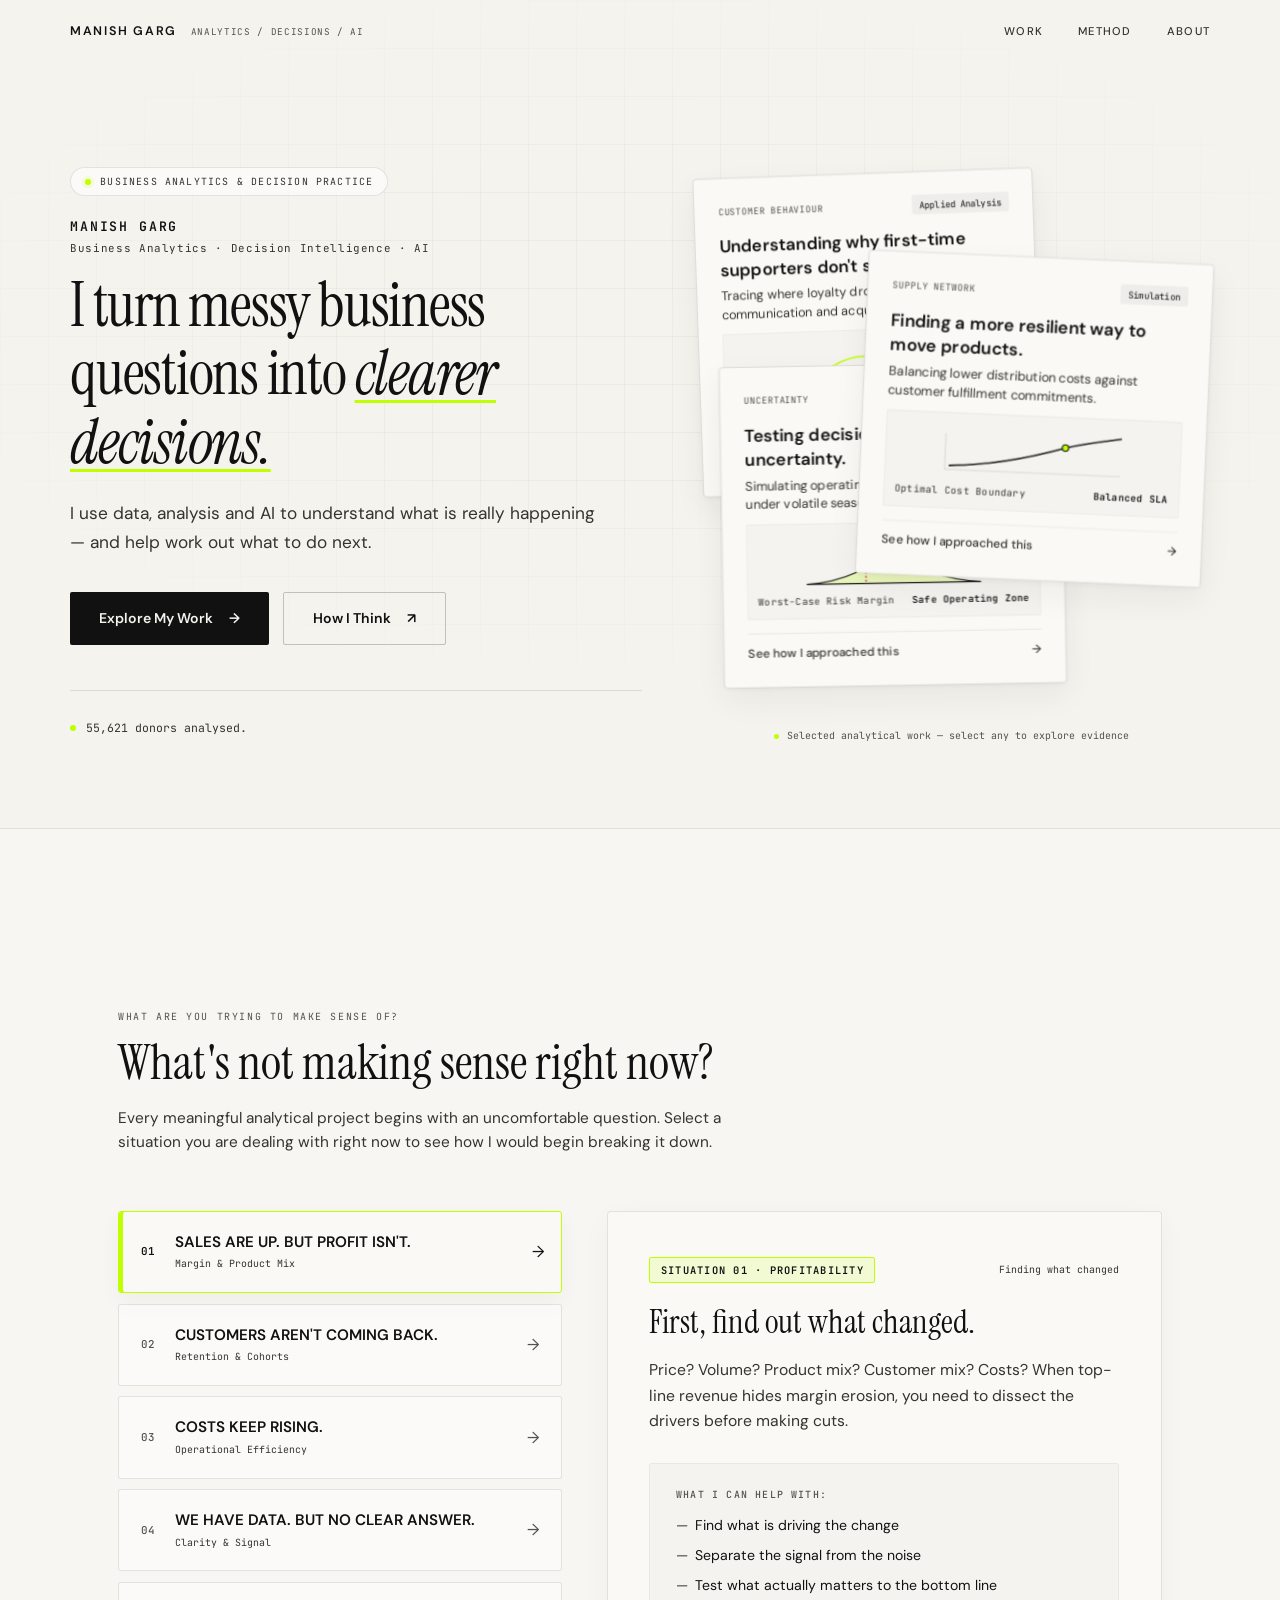
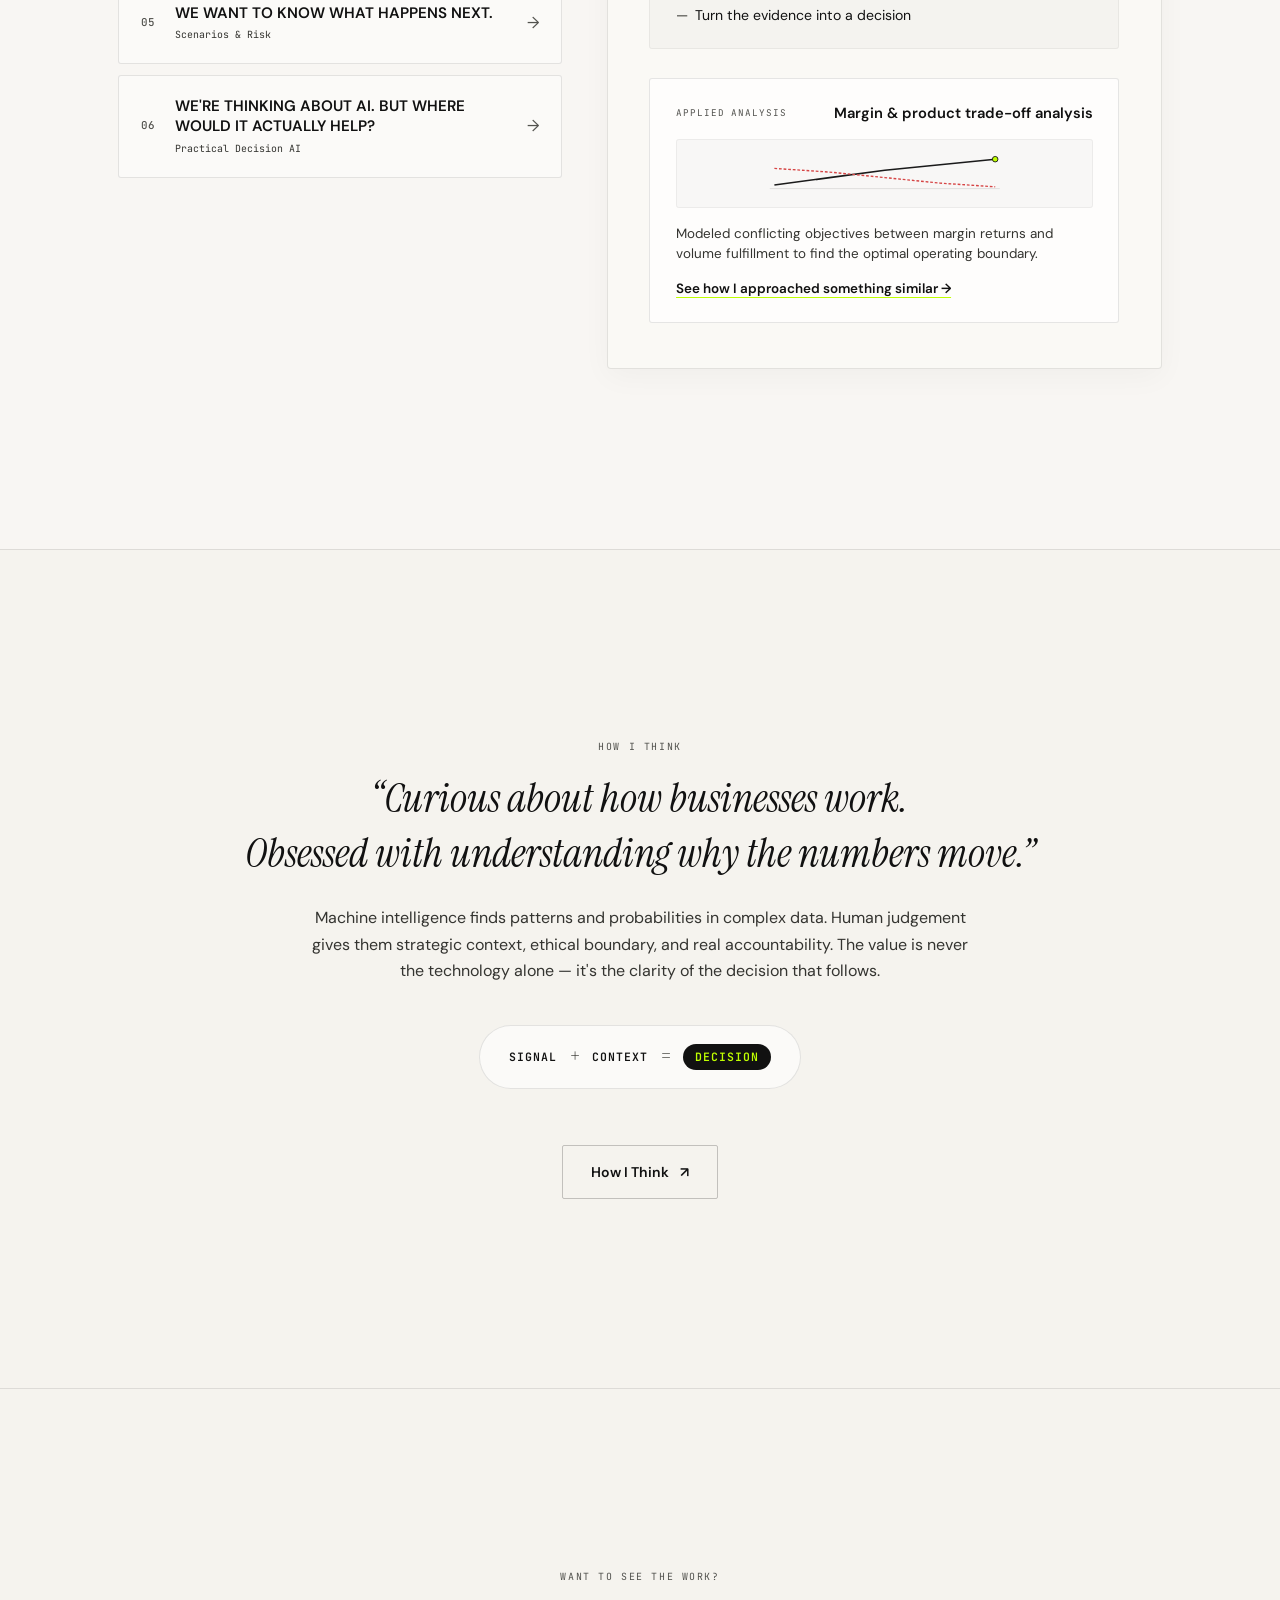
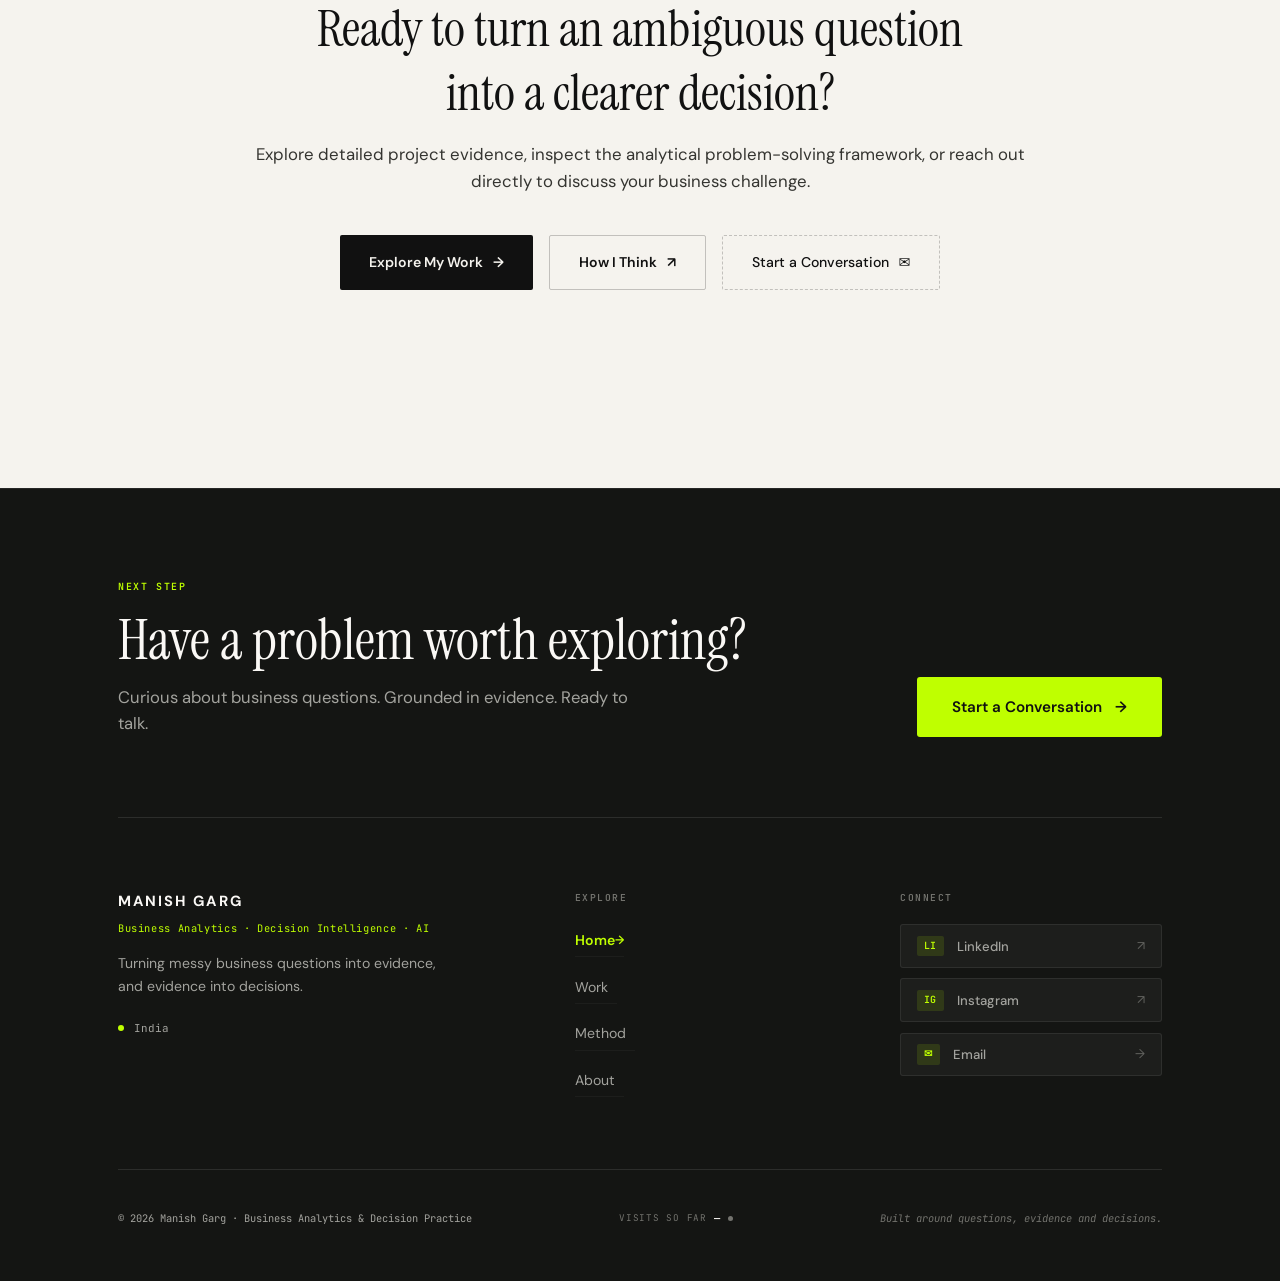
==== commit f75c9191: "Add signature visitor count detail to global footer" ====
--- a/index.html
+++ b/index.html
@@ -10,7 +10,7 @@
     <link rel="preconnect" href="https://fonts.gstatic.com" crossorigin>
     <link href="https://fonts.googleapis.com/css2?family=Instrument+Serif:ital@0;1&family=DM+Sans:ital,opsz,wght@0,9..40,300..600;1,9..40,300..600&family=JetBrains+Mono:wght@300;400;500;600&display=swap" rel="stylesheet">
 
-    <link rel="stylesheet" href="styles.css">
+    <link rel="stylesheet" href="styles.css?v=2.2">
 </head>
 <body data-page="home">
 
@@ -443,12 +443,17 @@
             <!-- Bottom Bar / Legal & Attribution -->
             <div class="footer-bottom-bar">
                 <span class="footer-copyright">© 2026 Manish Garg · Business Analytics & Decision Practice</span>
+                <div class="footer-visitor-counter" id="visitorCounter" aria-label="Site visits so far">
+                    <span class="counter-label">VISITS SO FAR</span>
+                    <span class="counter-val" id="visitorCountVal">—</span>
+                    <span class="counter-dot" aria-hidden="true"></span>
+                </div>
                 <span class="footer-credo">Built around questions, evidence and decisions.</span>
             </div>
 
         </div>
     </footer>
 
-    <script src="script.js"></script>
+    <script src="script.js?v=2.2"></script>
 </body>
 </html>
--- a/styles.css
+++ b/styles.css
@@ -895,13 +895,20 @@
    METHOD PAGE — CONTINUOUS SIGNAL PATH & ARCHITECTURE
    ============================================================= */
 .method-page-hero{
-    padding-top:calc(5.5rem + 4vh);
+    padding-top:calc(5.5rem + 2vh);
     padding-bottom:5vh;
     border-bottom:1px solid var(--ink-08);
 }
 
-.method-hero-inner{
-    max-width:var(--narrow);
+.method-hero-grid{
+    display:grid;
+    grid-template-columns:48% 52%;
+    gap:clamp(2rem, 3.5vw, 4rem);
+    align-items:center;
+}
+
+.method-hero-editorial{
+    max-width:580px;
 }
 
 .method-hero-kicker{
@@ -926,32 +933,184 @@
 }
 
 .method-hero-lead{
-    font-size:clamp(1rem, 1.3vw, 1.15rem);
+    font-size:clamp(1rem, 1.25vw, 1.15rem);
     color:var(--muted);
     line-height:1.65;
-    max-width:640px;
+    max-width:520px;
+}
+
+.method-hero-visual{
+    width:100%;
+}
+
+/* --- What This Helps You Do: Compact Hero Addition --- */
+.method-outcomes-block{
+    margin-top:clamp(1.6rem, 2.8vh, 2.2rem);
+    padding-top:1.25rem;
+    border-top:1px solid var(--ink-06);
+    max-width:520px;
+}
+
+.outcomes-kicker{
+    font-family:var(--mono);
+    font-size:.6rem;
+    letter-spacing:.14em;
+    text-transform:uppercase;
+    color:var(--light);
+    font-weight:600;
+    display:block;
+    margin-bottom:.85rem;
+}
+
+.outcomes-triad{
+    display:grid;
+    grid-template-columns:repeat(3, 1fr);
+    gap:clamp(1rem, 1.8vw, 1.6rem);
+}
+
+.outcome-node{
+    display:flex;
+    flex-direction:column;
+    gap:.3rem;
+    cursor:pointer;
+    transition:transform .2s ease;
+}
+
+.outcome-term{
+    font-family:var(--mono);
+    font-size:.68rem;
+    letter-spacing:.1em;
+    text-transform:uppercase;
+    color:var(--ink);
+    font-weight:700;
+    transition:color .2s ease;
+}
+
+.outcome-desc{
+    font-family:var(--serif);
+    font-size:.88rem;
+    line-height:1.35;
+    color:var(--muted);
+    font-style:italic;
+    transition:color .2s ease;
+}
+
+.outcome-node:hover .outcome-term{
+    color:var(--accent-dark, #000);
+}
+
+.outcome-node:hover .outcome-desc{
+    color:var(--ink);
+}
+
+/* Subtle hover link between outcomes and Signal Path SVG */
+.signal-path-stage.highlight-understand #svgStage1,
+.signal-path-stage.highlight-understand #svgStage2{
+    filter:drop-shadow(0 0 5px rgba(191,255,0,0.5));
+}
+.signal-path-stage.highlight-understand #milestoneNode1 .milestone-circle-base,
+.signal-path-stage.highlight-understand #milestoneNode2 .milestone-circle-base{
+    stroke:var(--accent);
+    stroke-width:2.5px;
+}
+.signal-path-stage.highlight-understand #milestoneNode1 .milestone-circle-inner,
+.signal-path-stage.highlight-understand #milestoneNode2 .milestone-circle-inner{
+    fill:var(--accent);
+}
+
+.signal-path-stage.highlight-find #svgStage3,
+.signal-path-stage.highlight-find #svgStage4{
+    filter:drop-shadow(0 0 5px rgba(191,255,0,0.5));
+}
+.signal-path-stage.highlight-find #milestoneNode3 .milestone-circle-base,
+.signal-path-stage.highlight-find #milestoneNode4 .milestone-circle-base{
+    stroke:var(--accent);
+    stroke-width:2.5px;
+}
+.signal-path-stage.highlight-find #milestoneNode3 .milestone-circle-inner,
+.signal-path-stage.highlight-find #milestoneNode4 .milestone-circle-inner{
+    fill:var(--accent);
+}
+
+.signal-path-stage.highlight-decide #svgStage5,
+.signal-path-stage.highlight-decide #svgStage6{
+    filter:drop-shadow(0 0 8px rgba(191,255,0,0.7));
+}
+.signal-path-stage.highlight-decide #milestoneNode5 .milestone-circle-base,
+.signal-path-stage.highlight-decide #milestoneNode6 .milestone-circle-base{
+    stroke:var(--accent);
+    stroke-width:2.5px;
+}
+.signal-path-stage.highlight-decide #milestoneNode5 .milestone-circle-inner,
+.signal-path-stage.highlight-decide #milestoneNode6 .milestone-circle-inner{
+    fill:var(--accent);
+}
+
+/* Scroll Cue */
+.method-scroll-cue{
+    margin-top:clamp(1.6rem, 2.8vh, 2.2rem);
+    padding-top:1.1rem;
+    border-top:1px solid var(--ink-04);
+    display:flex;
+    align-items:center;
+    transition:opacity .35s ease, transform .35s ease;
+}
+
+.method-cue-link{
+    display:inline-flex;
+    align-items:center;
+    gap:.55rem;
+    font-family:var(--mono);
+    font-size:.62rem;
+    letter-spacing:.12em;
+    text-transform:uppercase;
+    color:var(--light);
+    text-decoration:none;
+    transition:color .2s ease;
+}
+
+.method-cue-link:hover{
+    color:var(--ink);
+}
+
+.method-cue-arrow{
+    font-size:.75rem;
+    transition:transform .2s ease;
+}
+
+.method-cue-link:hover .method-cue-arrow{
+    transform:translateY(2px);
+}
+
+.method-scroll-cue.scrolled{
+    opacity:0;
+    pointer-events:none;
+    transform:translateY(6px);
 }
 
 /* --- Main Interactive Method Workspace --- */
 .method-system-section{
-    padding:7vh 0 9vh;
+    padding:6vh 0 8vh;
     border-bottom:1px solid var(--ink-08);
+}
+
+.method-system-section .section-container{
+    padding-top:0;
+    padding-bottom:0;
 }
 
 .method-workspace-grid{
     display:grid;
-    grid-template-columns:360px 1fr;
-    gap:clamp(2rem, 4vw, 4.5rem);
+    grid-template-columns:minmax(320px, 40%) 1fr;
+    gap:clamp(2rem, 3.5vw, 3.8rem);
     align-items:start;
 }
 
-/* Left: Interactive Stage Selector & Detail Card */
+/* Left: Interactive Stage Selector */
 .method-nav-column{
     display:flex;
     flex-direction:column;
-    gap:1.6rem;
-    position:sticky;
-    top:6rem;
+    gap:1rem;
 }
 
 .stage-nav-header{
@@ -971,15 +1130,15 @@
 .method-stage-list{
     display:flex;
     flex-direction:column;
-    gap:.55rem;
+    gap:.45rem;
 }
 
 .method-stage-btn{
     display:flex;
     align-items:center;
-    gap:1rem;
-    padding:1rem 1.2rem;
-    background:rgba(255,255,255,0.4);
+    gap:.9rem;
+    padding:.85rem 1.15rem;
+    background:rgba(255,255,255,0.45);
     border:1px solid var(--ink-08);
     border-radius:3px;
     cursor:pointer;
@@ -1050,14 +1209,28 @@
     box-shadow:0 0 8px var(--accent);
 }
 
-/* Detail Card Below Selector */
+/* Right Column: Stage Detail + Noise Transformation Strip */
+.method-detail-column{
+    display:flex;
+    flex-direction:column;
+    gap:1rem;
+    margin-top:2.35rem;
+    width:100%;
+    min-width:0;
+}
+
+/* Detail Card Beside Selector */
 .stage-detail-card{
     background:#FAF9F5;
     border:1px solid var(--ink-08);
     border-radius:4px;
-    padding:1.6rem 1.8rem;
+    padding:1.5rem 1.8rem;
     box-shadow:0 8px 24px rgba(0,0,0,0.025);
     transition:opacity .25s ease, transform .25s ease;
+    align-self:stretch;
+    height:fit-content;
+    margin-top:0;
+    width:100%;
 }
 
 .stage-detail-badge{
@@ -1072,7 +1245,7 @@
     border-radius:2px;
     font-weight:600;
     display:inline-block;
-    margin-bottom:.8rem;
+    margin-bottom:.75rem;
 }
 
 .stage-detail-question{
@@ -1081,22 +1254,22 @@
     font-weight:400;
     color:var(--ink);
     line-height:1.25;
-    margin-bottom:.8rem;
+    margin-bottom:.75rem;
 }
 
 .stage-detail-summary{
     font-size:.88rem;
     color:var(--muted);
     line-height:1.6;
-    margin-bottom:1.2rem;
+    margin-bottom:1.1rem;
 }
 
 .stage-detail-meta{
     border-top:1px solid var(--ink-06);
-    padding-top:1rem;
+    padding-top:.9rem;
     display:flex;
     flex-direction:column;
-    gap:.65rem;
+    gap:.6rem;
 }
 
 .detail-meta-row{
@@ -1120,18 +1293,11 @@
     color:var(--ink);
 }
 
-/* Right: Visual Canvas & Path System */
-.method-visual-column{
-    display:flex;
-    flex-direction:column;
-    gap:1.8rem;
-}
-
 .signal-path-stage{
     background:#FAF9F5;
     border:1px solid var(--ink-08);
     border-radius:6px;
-    padding:2.2rem 2.4rem;
+    padding:1.15rem 1.6rem;
     box-shadow:0 12px 36px rgba(0,0,0,0.035);
     position:relative;
     overflow:hidden;
@@ -1141,11 +1307,11 @@
     display:flex;
     justify-content:space-between;
     align-items:center;
-    padding-bottom:1.2rem;
+    padding-bottom:.65rem;
     border-bottom:1px solid var(--ink-04);
-    margin-bottom:1.2rem;
+    margin-bottom:.65rem;
     flex-wrap:wrap;
-    gap:.8rem;
+    gap:.6rem;
 }
 
 .canvas-title-group{
@@ -1198,29 +1364,44 @@
 .signal-path-svg{
     width:100%;
     height:auto;
-    min-height:380px;
+    min-height:285px;
     display:block;
+}
+
+/* Subtle Analytical Landscape */
+.analytical-landscape{
+    pointer-events:none;
+    user-select:none;
+}
+
+.contour-trace{
+    animation:subtleTraceDrift 50s linear infinite;
+}
+
+@keyframes subtleTraceDrift{
+    from{stroke-dashoffset:0}
+    to{stroke-dashoffset:48}
 }
 
 .signal-flow-base{
     fill:none;
     stroke:rgba(18,18,18,0.12);
-    stroke-width:2;
-    stroke-dasharray:4,4;
+    stroke-width:2.4;
+    stroke-dasharray:5,5;
     transition:stroke .4s var(--ease);
 }
 
 .signal-flow-active{
     fill:none;
     stroke:var(--ink);
-    stroke-width:3.5;
+    stroke-width:4.2;
     transition:stroke-dasharray .5s var(--ease), stroke-dashoffset .5s var(--ease), stroke .4s;
 }
 
 .signal-tributary{
     fill:none;
     stroke:rgba(18,18,18,0.18);
-    stroke-width:1.5;
+    stroke-width:1.8;
     transition:stroke .3s, opacity .3s;
 }
 
@@ -1235,7 +1416,7 @@
 
 .milestone-group:hover .milestone-circle-base{
     stroke:var(--ink);
-    stroke-width:2.5;
+    stroke-width:2.8;
 }
 
 .milestone-group:hover .milestone-label{
@@ -1245,7 +1426,7 @@
 .milestone-circle-base{
     fill:#FAF9F5;
     stroke:var(--ink-20);
-    stroke-width:2;
+    stroke-width:2.2;
     transition:all .3s var(--ease);
 }
 
@@ -1256,8 +1437,8 @@
 
 .milestone-num{
     font-family:var(--mono);
-    font-size:9px;
-    font-weight:600;
+    font-size:13px;
+    font-weight:700;
     fill:var(--light);
     text-anchor:middle;
     dominant-baseline:central;
@@ -1266,17 +1447,17 @@
 
 .milestone-label{
     font-family:var(--mono);
-    font-size:8.5px;
-    font-weight:600;
+    font-size:12px;
+    font-weight:700;
     fill:var(--light);
-    letter-spacing:.08em;
+    letter-spacing:.085em;
     transition:fill .3s;
 }
 
 /* Active Milestone in SVG */
 .milestone-group.active .milestone-circle-base{
     stroke:var(--accent);
-    stroke-width:2.5;
+    stroke-width:3;
 }
 
 .milestone-group.active .milestone-circle-inner{
@@ -1290,6 +1471,25 @@
 
 .milestone-group.active .milestone-label{
     fill:var(--ink);
+}
+
+/* Stage 6 Luminous Destination Glow */
+.svg-stage-6{
+    opacity:.35;
+    transition:opacity .4s ease;
+}
+
+[data-active-stage="06"] .svg-stage-6{
+    opacity:1;
+}
+
+[data-active-stage="06"] .svg-stage-6 circle{
+    animation:glowPulse 2s infinite ease-in-out;
+}
+
+@keyframes glowPulse{
+    0%,100%{opacity:.95}
+    50%{opacity:.45}
 }
 
 /* Second Visual Layer: Noise -> Signal Strip */
@@ -1297,41 +1497,158 @@
     background:#FAF9F5;
     border:1px solid var(--ink-08);
     border-radius:4px;
-    padding:1.2rem 1.6rem;
+    padding:1rem 1.4rem;
     display:flex;
     align-items:center;
     justify-content:space-between;
-    gap:1.5rem;
-    flex-wrap:wrap;
+    gap:1rem 1.3rem;
+    width:100%;
+    box-shadow:0 6px 20px rgba(0,0,0,0.02);
 }
 
 .noise-strip-label{
     font-family:var(--mono);
-    font-size:.62rem;
+    font-size:.6rem;
     letter-spacing:.12em;
     text-transform:uppercase;
     color:var(--light);
     font-weight:600;
+    white-space:nowrap;
+    flex-shrink:0;
 }
 
 .noise-strip-viz{
-    flex:1;
-    min-width:260px;
-    height:36px;
+    flex:1 1 auto;
+    min-width:130px;
+    max-width:340px;
+    height:32px;
     display:flex;
     align-items:center;
 }
 
 .noise-svg{
     width:100%;
-    height:32px;
-}
-
+    height:30px;
+}
+
+.noise-strip-thought,
 .noise-strip-credo{
-    font-family:var(--mono);
-    font-size:.68rem;
+    font-family:var(--serif);
+    font-size:.71rem;
+    line-height:1.28;
     color:var(--muted);
     font-style:italic;
+    flex-shrink:0;
+    text-align:right;
+    max-width:145px;
+    letter-spacing:-.01em;
+}
+
+/* --- Noise -> Convergence -> Signal Motion --- */
+/* Dots travel from LEFT -> RIGHT toward convergence, merge into arrow, and resolve into clean signal line */
+.noise-dot{
+    will-change:transform, opacity;
+}
+
+.noise-dot-1{animation:dotFlow1 4.8s cubic-bezier(0.25, 0.1, 0.25, 1) infinite; animation-delay:0s;}
+.noise-dot-2{animation:dotFlow2 4.8s cubic-bezier(0.25, 0.1, 0.25, 1) infinite; animation-delay:.42s;}
+.noise-dot-3{animation:dotFlow3 4.8s cubic-bezier(0.25, 0.1, 0.25, 1) infinite; animation-delay:.84s;}
+.noise-dot-4{animation:dotFlow4 4.8s cubic-bezier(0.25, 0.1, 0.25, 1) infinite; animation-delay:1.26s;}
+.noise-dot-5{animation:dotFlow5 4.8s cubic-bezier(0.25, 0.1, 0.25, 1) infinite; animation-delay:1.68s;}
+.noise-dot-6{animation:dotFlow6 4.8s cubic-bezier(0.25, 0.1, 0.25, 1) infinite; animation-delay:2.1s;}
+.noise-dot-7{animation:dotFlow7 4.8s cubic-bezier(0.25, 0.1, 0.25, 1) infinite; animation-delay:2.52s;}
+.noise-dot-8{animation:dotFlow8 4.8s cubic-bezier(0.25, 0.1, 0.25, 1) infinite; animation-delay:2.94s;}
+.noise-dot-9{animation:dotFlow9 4.8s cubic-bezier(0.25, 0.1, 0.25, 1) infinite; animation-delay:3.36s;}
+.noise-dot-10{animation:dotFlow10 4.8s cubic-bezier(0.25, 0.1, 0.25, 1) infinite; animation-delay:3.78s;}
+.noise-dot-11{animation:dotFlow11 4.8s cubic-bezier(0.25, 0.1, 0.25, 1) infinite; animation-delay:4.2s;}
+
+@keyframes dotFlow1{
+    0%{transform:translate(0px, -1px);opacity:0}
+    12%{opacity:.85}
+    60%{transform:translate(150px, 4px);opacity:.95}
+    84%{transform:translate(273px, 8px);opacity:1}
+    94%{transform:translate(293px, 8px);opacity:.3}
+    100%{transform:translate(293px, 8px);opacity:0}
+}
+@keyframes dotFlow2{
+    0%{transform:translate(-2px, 2px);opacity:0}
+    12%{opacity:.85}
+    60%{transform:translate(146px, -3px);opacity:.95}
+    84%{transform:translate(266px, -6px);opacity:1}
+    94%{transform:translate(286px, -6px);opacity:.3}
+    100%{transform:translate(286px, -6px);opacity:0}
+}
+@keyframes dotFlow3{
+    0%{transform:translate(-10px, -3px);opacity:0}
+    12%{opacity:.85}
+    60%{transform:translate(137px, 1px);opacity:.95}
+    84%{transform:translate(253px, 4px);opacity:1}
+    94%{transform:translate(273px, 4px);opacity:.3}
+    100%{transform:translate(273px, 4px);opacity:0}
+}
+@keyframes dotFlow4{
+    0%{transform:translate(-18px, -1px);opacity:0}
+    12%{opacity:.85}
+    60%{transform:translate(122px, -6px);opacity:.95}
+    84%{transform:translate(240px, -10px);opacity:1}
+    94%{transform:translate(260px, -10px);opacity:.3}
+    100%{transform:translate(260px, -10px);opacity:0}
+}
+@keyframes dotFlow5{
+    0%{transform:translate(-25px, -2px);opacity:0}
+    12%{opacity:.85}
+    60%{transform:translate(115px, 3px);opacity:.95}
+    84%{transform:translate(228px, 7px);opacity:1}
+    94%{transform:translate(248px, 7px);opacity:.3}
+    100%{transform:translate(248px, 7px);opacity:0}
+}
+@keyframes dotFlow6{
+    0%{transform:translate(-47px, 3px);opacity:0}
+    12%{opacity:.85}
+    60%{transform:translate(91px, 0px);opacity:.95}
+    84%{transform:translate(213px, -2px);opacity:1}
+    94%{transform:translate(233px, -2px);opacity:.3}
+    100%{transform:translate(233px, -2px);opacity:0}
+}
+@keyframes dotFlow7{
+    0%{transform:translate(-78px, -4px);opacity:0}
+    12%{opacity:.85}
+    60%{transform:translate(74px, 0px);opacity:.95}
+    84%{transform:translate(188px, 2px);opacity:1}
+    94%{transform:translate(208px, 2px);opacity:.3}
+    100%{transform:translate(208px, 2px);opacity:0}
+}
+@keyframes dotFlow8{
+    0%{transform:translate(-83px, 3px);opacity:0}
+    12%{opacity:.85}
+    60%{transform:translate(54px, -1px);opacity:.95}
+    84%{transform:translate(173px, -3px);opacity:1}
+    94%{transform:translate(193px, -3px);opacity:.3}
+    100%{transform:translate(193px, -3px);opacity:0}
+}
+@keyframes dotFlow9{
+    0%{transform:translate(-117px, -4px);opacity:0}
+    12%{opacity:.85}
+    60%{transform:translate(41px, 0px);opacity:.95}
+    84%{transform:translate(153px, 1px);opacity:1}
+    94%{transform:translate(173px, 1px);opacity:.3}
+    100%{transform:translate(173px, 1px);opacity:0}
+}
+@keyframes dotFlow10{
+    0%{transform:translate(-122px, 1px);opacity:0}
+    12%{opacity:.85}
+    60%{transform:translate(11px, 0px);opacity:.95}
+    84%{transform:translate(128px, -1px);opacity:1}
+    94%{transform:translate(148px, -1px);opacity:.3}
+    100%{transform:translate(148px, -1px);opacity:0}
+}
+@keyframes dotFlow11{
+    0%{transform:translate(-159px, -1px);opacity:0}
+    12%{opacity:.85}
+    60%{transform:translate(-12px, 0px);opacity:.95}
+    84%{transform:translate(103px, 0px);opacity:1}
+    94%{transform:translate(123px, 0px);opacity:.3}
+    100%{transform:translate(123px, 0px);opacity:0}
 }
 
 /* --- Human × Machine Convergence Section --- */
@@ -1902,10 +2219,8 @@
 
 .lens-header{
     display:flex;
-    justify-content:space-between;
-    align-items:flex-end;
-    flex-wrap:wrap;
-    gap:1.5rem;
+    flex-direction:column;
+    align-items:flex-start;
     margin-bottom:2rem;
 }
 
@@ -1932,6 +2247,7 @@
     color:var(--muted);
     max-width:520px;
     line-height:1.55;
+    margin-top:.45rem;
 }
 
 .lens-group{
@@ -2938,6 +3254,56 @@
     font-style:italic;
 }
 
+/* Signature Visitor Count Detail */
+.footer-visitor-counter{
+    display:inline-flex;
+    align-items:center;
+    gap:.45rem;
+    font-family:var(--mono);
+    font-size:.65rem;
+    color:var(--footer-muted);
+    letter-spacing:.03em;
+    user-select:none;
+}
+
+.footer-visitor-counter .counter-label{
+    font-size:.58rem;
+    letter-spacing:.08em;
+    color:var(--footer-light);
+    text-transform:uppercase;
+}
+
+.footer-visitor-counter .counter-val{
+    color:var(--footer-ink);
+    font-weight:500;
+    letter-spacing:.06em;
+    font-variant-numeric:tabular-nums;
+    transition:color .25s var(--ease);
+}
+
+.footer-visitor-counter .counter-dot{
+    display:inline-block;
+    width:5px;
+    height:5px;
+    border-radius:50%;
+    background:var(--footer-light);
+    transition:background-color .3s var(--ease),box-shadow .3s var(--ease),transform .3s var(--ease);
+}
+
+.footer-visitor-counter.is-active .counter-dot{
+    background:var(--accent);
+    box-shadow:0 0 5px rgba(191,255,0,0.45);
+}
+
+.footer-visitor-counter:hover .counter-dot{
+    transform:scale(1.3);
+    box-shadow:0 0 8px rgba(191,255,0,0.85);
+}
+
+.footer-visitor-counter:hover .counter-val{
+    color:var(--accent);
+}
+
 /* =============================================================
    SCROLL ANIMATIONS
    ============================================================= */
@@ -3000,6 +3366,23 @@
     .about-layers-index{position:static}
     .about-body{grid-template-columns:1fr}
     .hxm-grid{gap:2rem}
+    .method-hero-grid{
+        grid-template-columns:1fr;
+        gap:2.5rem;
+    }
+    .method-hero-editorial{
+        max-width:100%;
+    }
+    .method-workspace-grid{
+        grid-template-columns:1fr;
+        gap:2rem;
+    }
+    .method-detail-column{
+        margin-top:0;
+    }
+    .stage-detail-card{
+        margin-top:0;
+    }
     .hide-mobile{display:none}
 }
 
@@ -3115,6 +3498,46 @@
     .stage{padding:1.5rem 0;gap:.8rem}
     .stage::before{left:-2.2rem}
 
+    .method-outcomes-block{
+        margin-top:1.8rem;
+        padding-top:1.2rem;
+    }
+    .outcomes-triad{
+        grid-template-columns:1fr;
+        gap:.85rem;
+    }
+    .method-scroll-cue{
+        margin-top:1.6rem;
+    }
+    .signal-path-stage{
+        padding:1.3rem 1.1rem;
+    }
+    .signal-path-svg{
+        min-height:280px;
+    }
+
+    .noise-signal-strip{
+        flex-wrap:wrap;
+        gap:.45rem .8rem;
+        padding:.85rem 1.1rem;
+    }
+    .noise-strip-label{
+        order:1;
+    }
+    .noise-strip-thought,
+    .noise-strip-credo{
+        order:2;
+        font-size:.66rem;
+        line-height:1.24;
+        max-width:130px;
+    }
+    .noise-strip-viz{
+        order:3;
+        flex:1 1 100%;
+        max-width:100%;
+        height:24px;
+    }
+
     .hxm-grid{grid-template-columns:1fr;gap:2rem}
     .hxm-center{order:3}
 
@@ -3166,4 +3589,5 @@
     .hero-h1,.hero-h2,.hero-scroll-cue{opacity:1!important;transform:none!important;animation:none!important}
     .scroll-pulse-bar{animation:none!important;transform:scaleY(.4)}
     .landscape{transition:none!important}
-}
+    .noise-dot{animation:none!important;transform:none!important;opacity:1!important}
+}
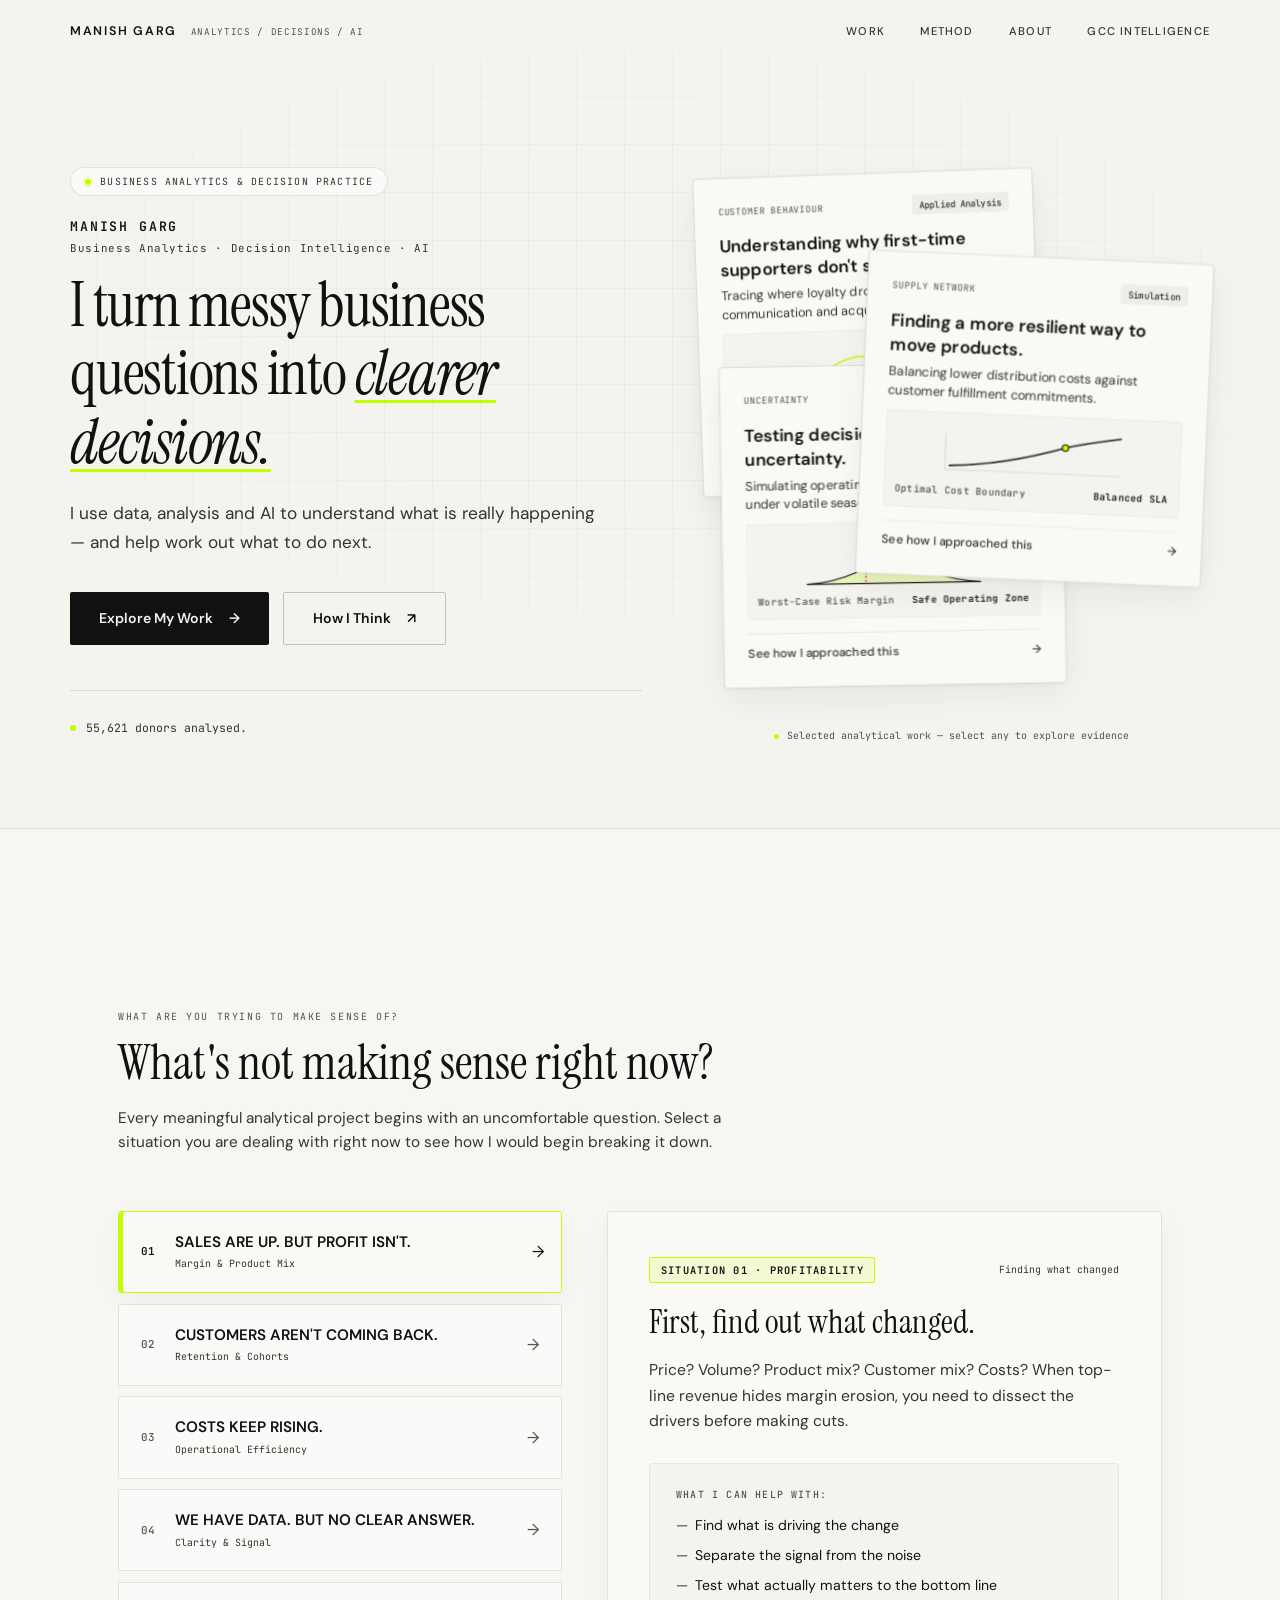
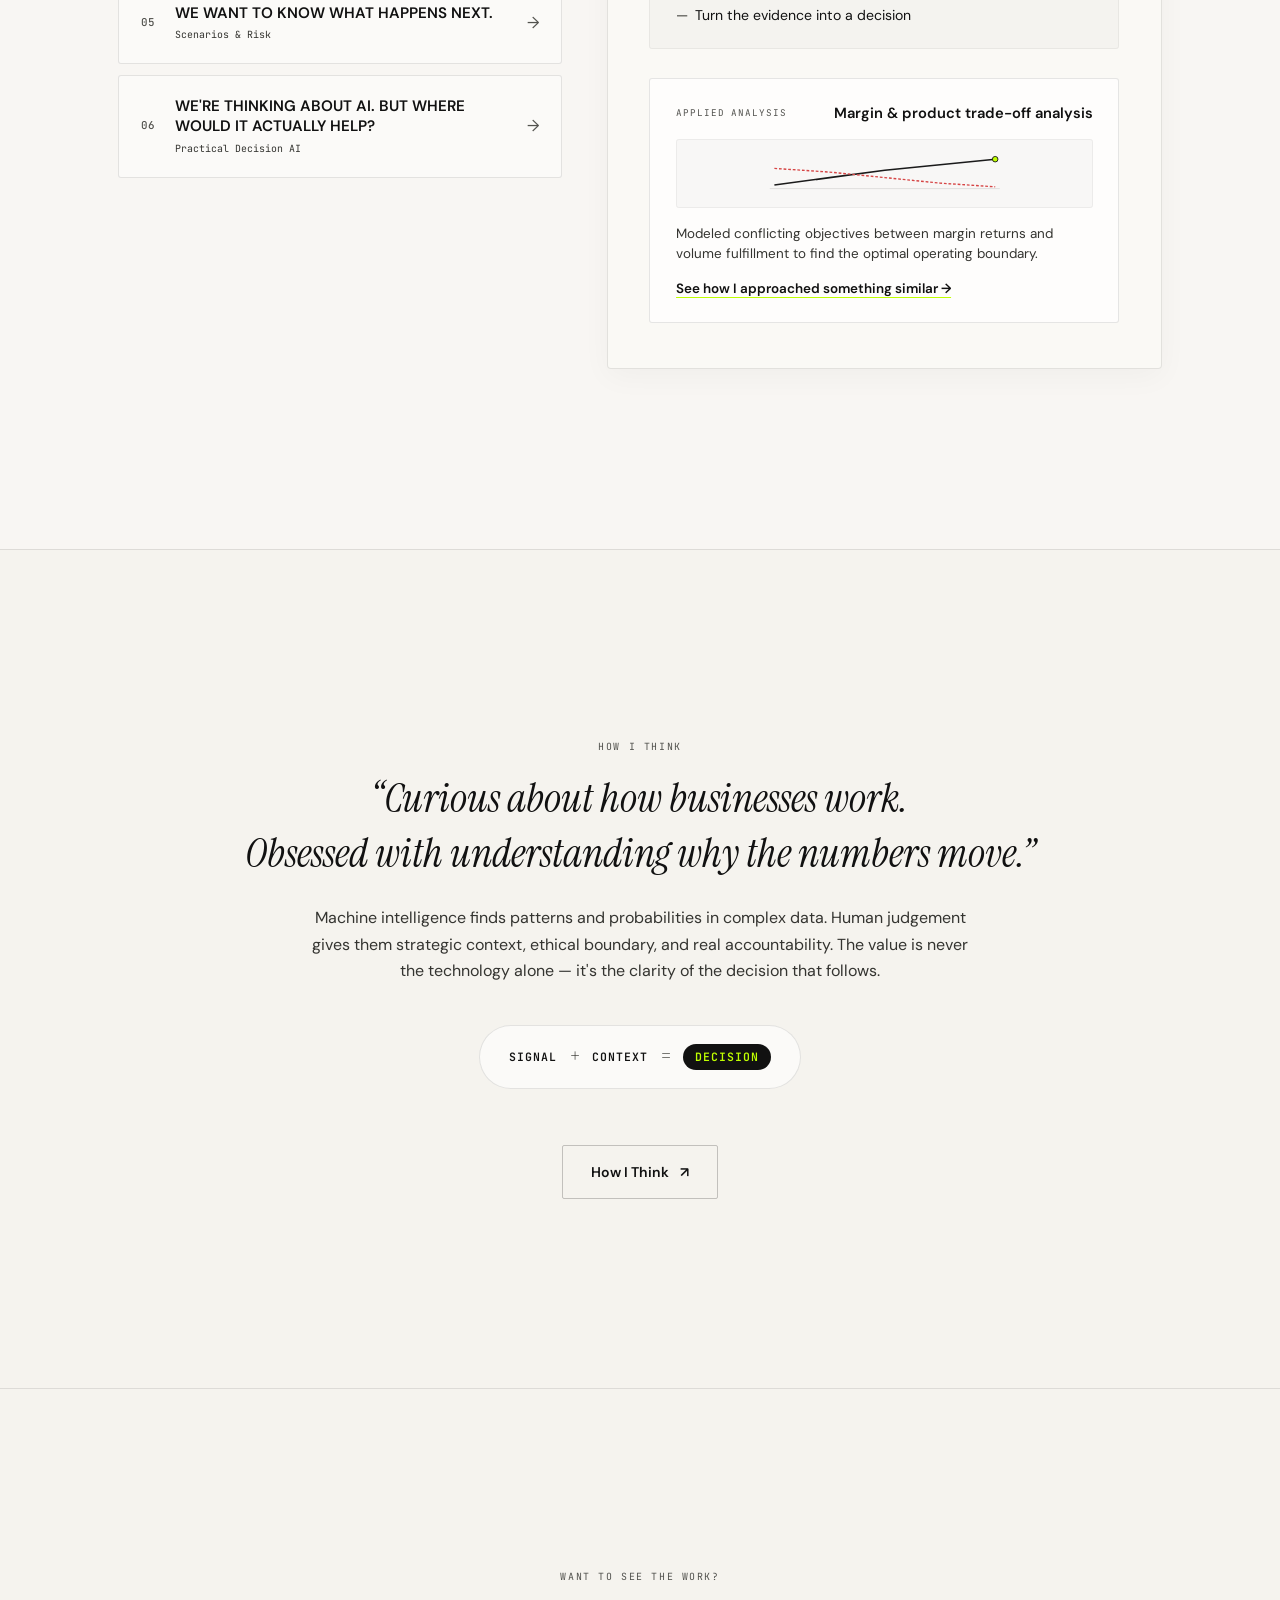
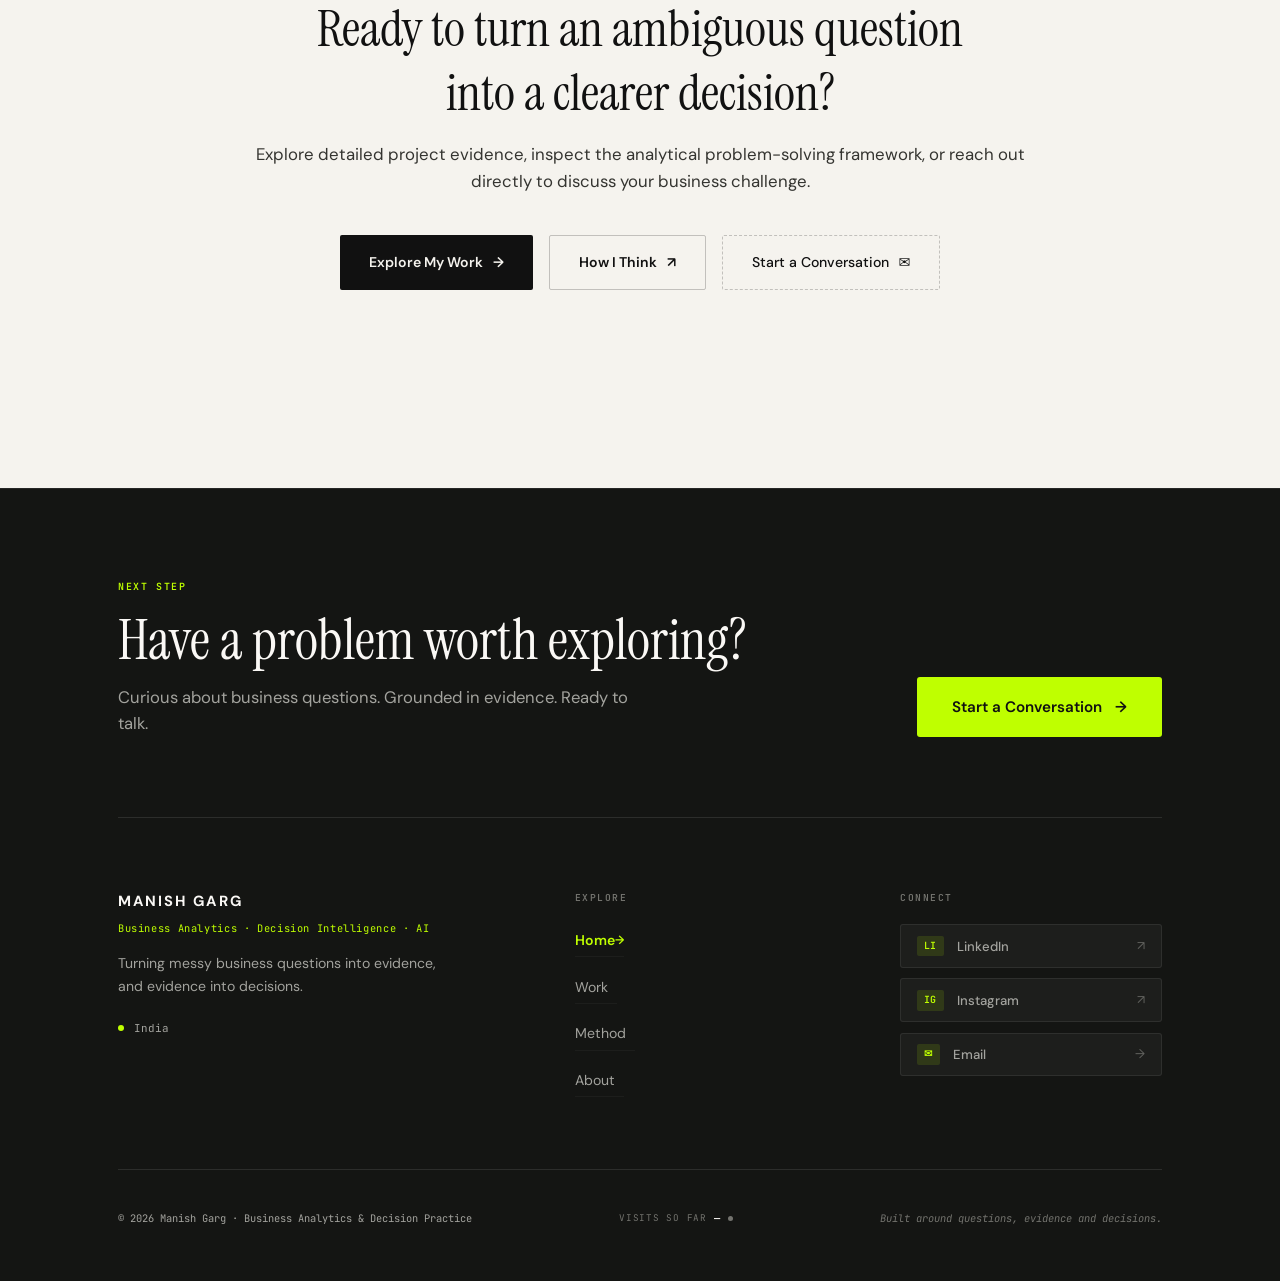
==== commit 596c86d4: "Add India GCC Intelligence platform with interactive tracker and automated pipeline" ====
--- a/index.html
+++ b/index.html
@@ -28,6 +28,7 @@
                 <a href="work.html" class="nav-link" data-page="work">WORK</a>
                 <a href="method.html" class="nav-link" data-page="method">METHOD</a>
                 <a href="about.html" class="nav-link" data-page="about">ABOUT</a>
+                <a href="gcc-tracker.html" class="nav-link" data-page="gcc-tracker">GCC INTELLIGENCE</a>
             </div>
         </div>
     </nav>
